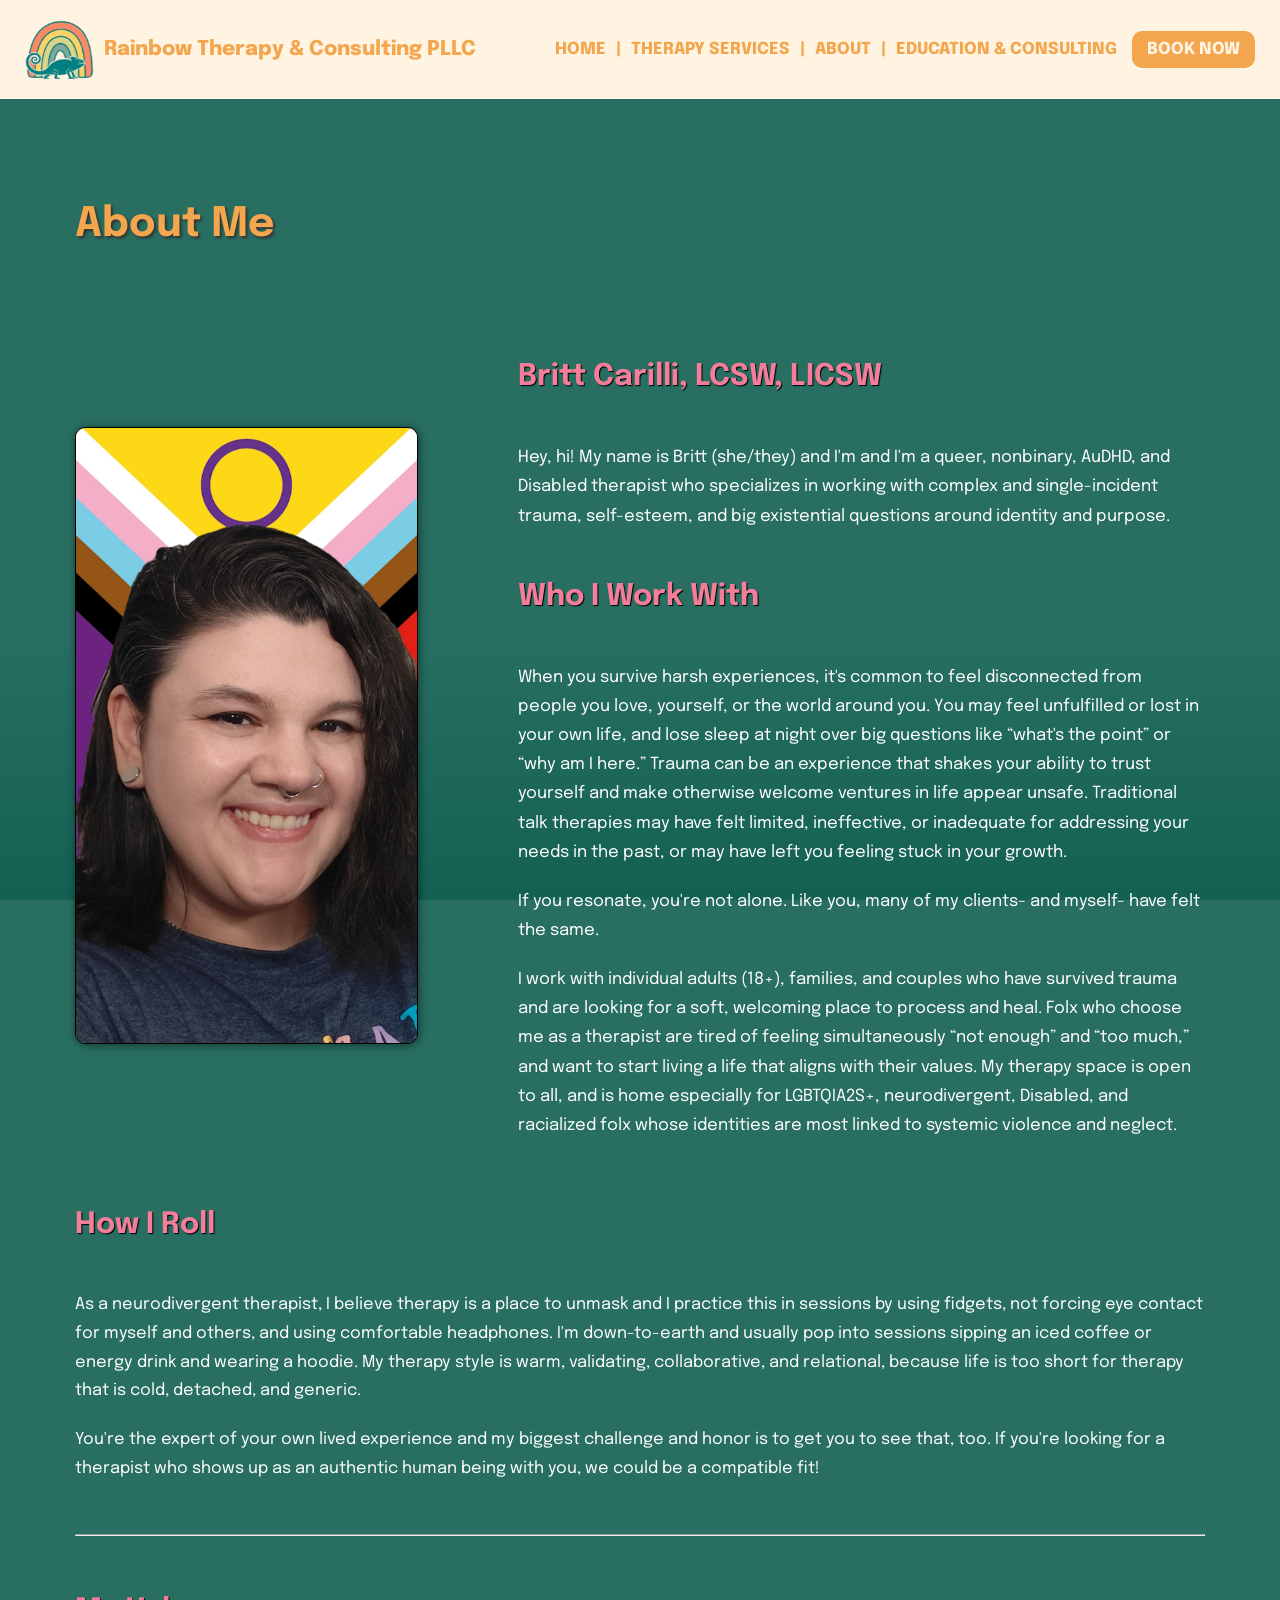
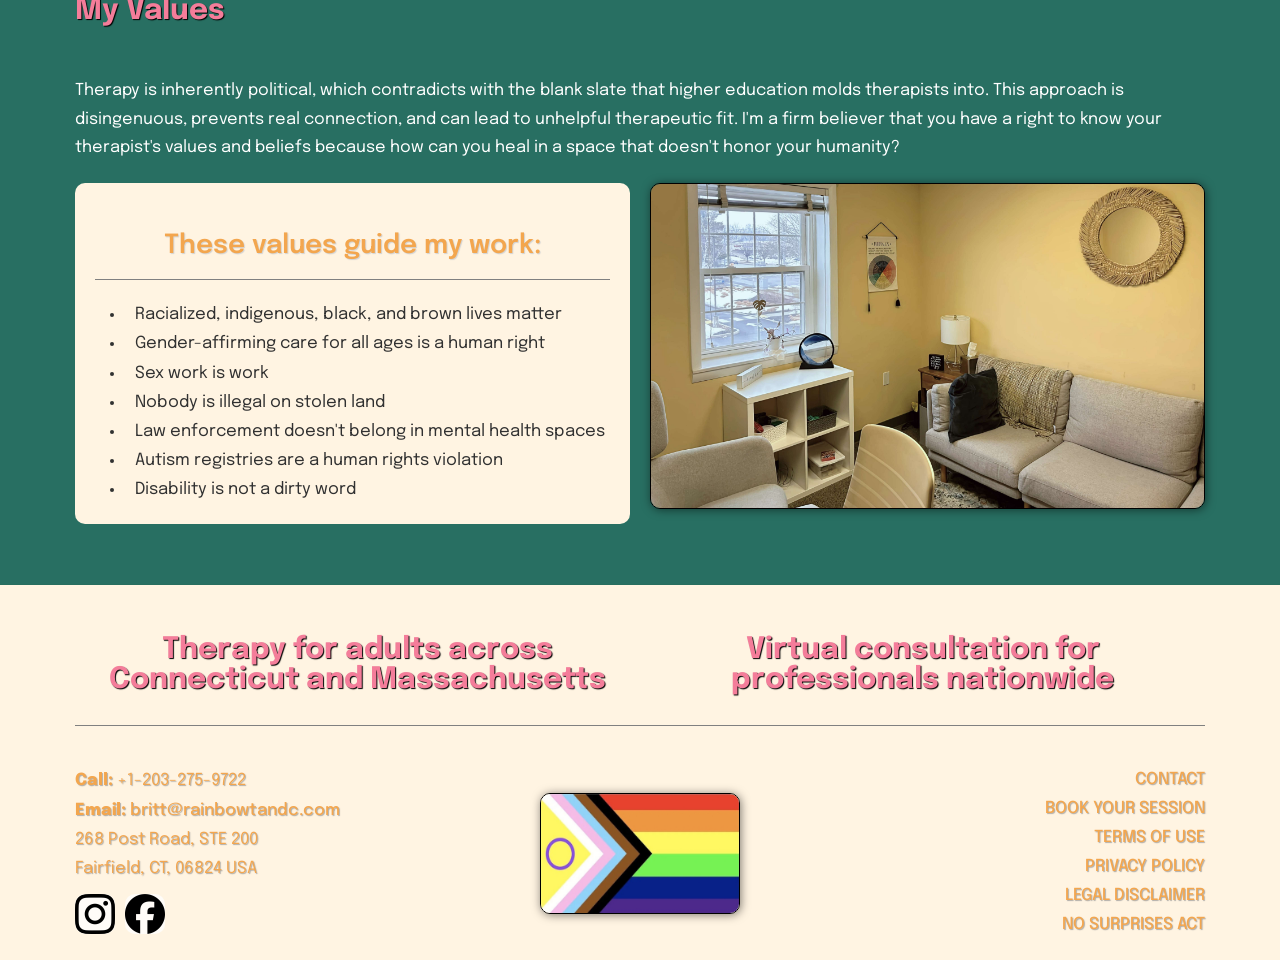
==== views/about.html @ e6085f1b "adjust footer styles" ====
<!doctype html>
<html lang="en">
	<head>
		<meta charset="UTF-8" />
		<meta name="viewport" content="width=device-width, initial-scale=1.0" />
		<link rel="stylesheet" href="../style.css" />
		<title>Rainbow Therapy - About</title>
	</head>
	<body>
		<!-- Header -->
		<header>
			<div id="nav-logo-container">
				<img
					src="../assets/raw/New Logo Transparent BG - Img Only.png"
					alt="image of the company logo" />
				<h3>Rainbow Therapy & Consulting PLLC</h3>
			</div>
			<nav>
				<ul>
					<li>
						<a class="nav-link" href="../index.html">HOME</a>
					</li>
					<span>|</span>
					<li>
						<a class="nav-link" href="../views/services.html">
							THERAPY SERVICES
						</a>
					</li>
					<span>|</span>
					<li>
						<a class="nav-link" href="../views/about.html">ABOUT</a>
					</li>
					<span>|</span>
					<li>
						<a class="nav-link" href="../views/consulting.html">
							EDUCATION & CONSULTING
						</a>
					</li>
					<li>
						<a
							class="nav-link"
							id="book-now-btn"
							target="_blank"
							href="https://rainbowtc.sessionshealth.com">
							BOOK NOW
						</a>
					</li>
				</ul>
			</nav>
		</header>
		<!-- Body -->
		<div class="background-image" id="bgi-about"></div>
		<main>
			<h1>About Me</h1>
			<article>
				<div class="summary-container-rev">
					<img
						src="../assets/raw/Headshot Pride Flag.jpg"
						alt="image of brittany with pride flag" />
					<div>
						<section>
							<h2>Britt Carilli, LCSW, LICSW</h2>
							<p>
								Hey, hi! My name is Britt (she/they) and I'm and I'm a
								queer, nonbinary, AuDHD, and Disabled therapist who
								specializes in working with complex and single-incident
								trauma, self-esteem, and big existential questions around
								identity and purpose.
							</p>
						</section>
						<section>
							<h2>Who I Work With</h2>
							<p>
								When you survive harsh experiences, it's common to feel
								disconnected from people you love, yourself, or the world
								around you. You may feel unfulfilled or lost in your own
								life, and lose sleep at night over big questions like
								“what's the point” or “why am I here.” Trauma can be an
								experience that shakes your ability to trust yourself and
								make otherwise welcome ventures in life appear unsafe.
								Traditional talk therapies may have felt limited,
								ineffective, or inadequate for addressing your needs in
								the past, or may have left you feeling stuck in your
								growth.
							</p>
							<p>
								If you resonate, you're not alone. Like you, many of my
								clients- and myself- have felt the same.
							</p>
							<p>
								I work with individual adults (18+), families, and couples
								who have survived trauma and are looking for a soft,
								welcoming place to process and heal. Folx who choose me as
								a therapist are tired of feeling simultaneously “not
								enough” and “too much,” and want to start living a life
								that aligns with their values. My therapy space is open to
								all, and is home especially for LGBTQIA2S+,
								neurodivergent, Disabled, and racialized folx whose
								identities are most linked to systemic violence and
								neglect.
							</p>
						</section>
					</div>
				</div>
			</article>
			<section>
				<h2>How I Roll</h2>
				<p>
					As a neurodivergent therapist, I believe therapy is a place to unmask
					and I practice this in sessions by using fidgets, not forcing eye
					contact for myself and others, and using comfortable headphones. I'm
					down-to-earth and usually pop into sessions sipping an iced coffee or
					energy drink and wearing a hoodie. My therapy style is warm,
					validating, collaborative, and relational, because life is too short
					for therapy that is cold, detached, and generic.
				</p>
				<p>
					You're the expert of your own lived experience and my biggest
					challenge and honor is to get you to see that, too. If you're looking
					for a therapist who shows up as an authentic human being with you, we
					could be a compatible fit!
				</p>
			</section>
			<hr />

			<section>
				<h2>My Values</h2>
				<p>
					Therapy is inherently political, which contradicts with the blank
					slate that higher education molds therapists into. This approach is
					disingenuous, prevents real connection, and can lead to unhelpful
					therapeutic fit. I'm a firm believer that you have a right to know
					your therapist's values and beliefs because how can you heal in a
					space that doesn't honor your humanity?
				</p>
				<div class="info-container">
					<div class="info-sub-container">
						<h3>These values guide my work:</h3>
						<ul>
							<li>Racialized, indigenous, black, and brown lives matter</li>
							<li>Gender-affirming care for all ages is a human right</li>
							<li>Sex work is work</li>
							<li>Nobody is illegal on stolen land</li>
							<li>
								Law enforcement doesn't belong in mental health spaces
							</li>
							<li>Autism registries are a human rights violation</li>
							<li>Disability is not a dirty word</li>
						</ul>
					</div>
					<img
						src="../assets/raw/old-office.jpg"
						alt="image of brittany's current office layout" />
				</div>
			</section>
		</main>
		<!-- Footer -->
		<footer>
			<div id="footer-container">
				<div id="footer-header-container">
					<h2>Therapy for adults across Connecticut and Massachusetts</h2>
					<h2>Virtual consultation for professionals nationwide</h2>
				</div>
				<div id="footer-contact-container">
					<div id="footer-contact-left">
						<p>
							<span class="footer-bold-label">Call: </span>
							+1-203-275-9722
						</p>
						<p>
							<span class="footer-bold-label">Email: </span>
							<a href="mailto:britt@rainbowtandc.com">
								britt@rainbowtandc.com
							</a>
						</p>
						<address>
							268 Post Road, STE 200
							<br />
							Fairfield, CT, 06824 USA
							<br />
						</address>
						<div id="footer-media-container">
							<a
								target="_blank"
								href="https://www.instagram.com/the_rainbow_therapist">
								<img
									src="../assets/raw/icons/instagram-icon.png"
									alt="image of instagram logo" />
							</a>
							<a
								target="_blank"
								href="https://www.facebook.com/people/Rainbow-Therapy-Consulting-PLLC/61584399960852">
								<img
									src="../assets/raw/icons/facebook-logo.png"
									alt="image of facebook logo" />
							</a>
						</div>
					</div>
					<div id="footer-contact-middle">
						<img
							src="../assets/raw/Pride Flag.jpg"
							alt="image of the pride flag" />
					</div>
					<div id="footer-contact-right">
						<a href="mailto:britt@rainbowtandc.com">CONTACT</a>
						<a target="_blank" href="https://rainbowtc.sessionshealth.com">
							BOOK YOUR SESSION
						</a>
						<a href="#">TERMS OF USE</a>
						<a href="#">PRIVACY POLICY</a>
						<a href="#">LEGAL DISCLAIMER</a>
						<a href="#">NO SURPRISES ACT</a>
					</div>
				</div>
			</div>
		</footer>
		<script src="../script.js"></script>
	</body>
</html>
---- style.css ----
@import url("https://fonts.googleapis.com/css2?family=Epilogue:ital,wght@0,100..900;1,100..900&family=Zalando+Sans+Expanded:ital,wght@0,200..900;1,200..900&display=swap");

:root {
	interpolate-size: allow-keywords;
}

* {
	/* Global Colors */
	--text-color-light: rgba(255, 255, 255, 1);
	--text-color-dark: rgb(49, 49, 49);
	--bg-color: rgba(17, 96, 81, 0.9);
	--primary-color: rgba(244, 125, 154, 1);
	--secondary-color: rgba(243, 166, 78, 1);
	--tertiary-color: rgba(255, 244, 226, 1);

	/* General */
	font-family: "Epilogue", sans-serif;
	font-optical-sizing: auto;
	font-style: normal;
	font-size: 1.005em;
	line-height: 1.75;
	color: var(--text-color-light);
	box-sizing: border-box;
	margin: 0;
	padding: 0;
}

html,
body {
	min-height: 100vh;
	height: auto;
	position: relative;
}

body {
	overflow-x: hidden;
	display: flex;
	flex-direction: column;
	justify-content: center;
	align-items: center;
	z-index: -1;
}

main {
	background-color: var(--bg-color);
	box-shadow: 0px 0px 15px black;
	max-width: 1500px;
	padding: 40px 75px;
	z-index: -1;
}

/* Background images */

.background-image {
	position: absolute;
	top: 0;
	left: 0;
	right: 0;
	bottom: 0;
	background-position: center;
	background-size: cover;
	background-repeat: no-repeat;
	background-attachment: fixed;
	z-index: -999;
}

#bgi-home {
	background-image:
		linear-gradient(to bottom, rgba(255, 255, 255, 0.1) 70%, var(--bg-color)),
		url("./assets/raw/bg/bamboo.jpg");
}

#bgi-services {
	background-image:
		linear-gradient(to bottom, rgba(255, 255, 255, 0.1) 70%, var(--bg-color)),
		url("./assets/raw/bg/forest-floor.jpg");
}

#bgi-about {
	background-image:
		linear-gradient(to bottom, rgba(255, 255, 255, 0.1) 70%, var(--bg-color)),
		url("./assets/raw/bg/lake-pier.jpg");
}

#bgi-consulting {
	background-image:
		linear-gradient(to bottom, rgba(255, 255, 255, 0.1) 70%, var(--bg-color)),
		url("./assets/raw/bg/rocky-beach.jpg");
}

/* Navigation */

header {
	height: 100px;
	width: 100%;
	padding: 0 25px;
	display: flex;
	justify-content: space-between;
	align-items: center;
	border-bottom: 1px solid var(--bg-color);
	background-color: var(--tertiary-color);
	position: sticky;
	top: 0;
}

header * {
	line-height: 0;
}

header ul {
	list-style: none;
	display: flex;
}

nav li {
	cursor: pointer;
	margin: 0;
	padding: 0;
	transition-property: transform;
	transition-duration: 0.1s;
	transition-timing-function: ease-in-out;
	background-color: rgba(255, 255, 255, 0);
}

nav li:hover {
	transform: scale(1.05);
}

nav li:active {
	transform: scale(0.97);
}

#nav-logo-container {
	display: flex;
	justify-content: center;
	align-items: center;
}

#nav-logo-container img {
	height: 60px;
	width: auto;
	border: none;
	box-shadow: none;
}

#nav-logo-container h3 {
	padding-left: 10px;
}

.nav-link {
	padding: 5px 10px;
}

header *,
.nav-link:link,
.nav-link:visited {
	color: var(--secondary-color);
	font-weight: 800;
}

#book-now-btn {
	color: var(--tertiary-color);
	background-color: var(--secondary-color);
	padding: 10px 15px;
	margin-left: 5px;
	border-radius: 10px;
	border: 1px 1px solid black;
}

/* Headers */

h1 {
	font-size: 2.5em;
	margin: 50px 0;
	text-shadow: 2px 2px 3px var(--text-color-dark);
}

h2 {
	font-size: 1.8em;
	margin: 40px 0;
	color: var(--primary-color);
	text-shadow: 1px 1px 1px black;
}

h3 {
	font-size: 1.25em;
}

h1,
h3 {
	color: var(--secondary-color);
}

/* General */

hr {
	margin: 50px 0;
}

p {
	font-weight: 400;
	margin: 20px 0;
}

img {
	width: 100%;
	height: auto;
	border-radius: 10px;
	border: 1px solid black;
	box-shadow: 1px 1px 10px rgba(0, 0, 0, 0.5);
}

li {
	margin-left: 30px;
	padding-left: 10px;
}

/* Inputs */

a,
a:link,
a:visited {
	text-decoration: none;
	font-weight: 500;
	color: var(--text-color-dark);
}

.btn-link,
.btn-link:link,
.btn-link:visited {
	padding: 10px 15px;
	display: inline-block;
	background-color: var(--primary-color);
	border: 0.5px solid black;
	border-radius: 10px;
	font-style: italic;
	transition-property: transform;
	transition-duration: 0.1s;
	transition-timing-function: ease-in-out;
	cursor: pointer;
	font-family: "Zalando Sans Expanded", sans-serif;
	font-weight: 800;
	color: var(--text-color-light);
}

.btn-link:hover {
	transform: scale(1.05);
}

.btn-link:active {
	transform: scale(0.97);
}

/* Summary Container */

.summary-container,
.summary-container-rev {
	display: grid;
	align-items: center;
	gap: 100px;
}

.summary-container {
	grid-template-columns: 2fr 1fr;
}

.summary-container-rev {
	grid-template-columns: 1fr 2fr;
}

/* Info Container */

.info-header {
	text-align: center;
	font-size: 1.4em;
	font-style: italic;
	margin: 30px 0;
}

.info-container {
	margin-bottom: 20px;
	display: grid;
	gap: 20px;
	grid-template-columns: repeat(auto-fit, minmax(0, 1fr));
}

.info-sub-container {
	height: 100%;
	border-radius: 10px;
	background-color: var(--tertiary-color);
	padding: 20px;
}

.info-sub-container * {
	color: var(--text-color-dark);
}

.info-sub-container h3 {
	font-size: 1.6em;
	font-weight: 600;
	text-align: center;
	color: var(--secondary-color);
	text-shadow: 1px 1px 1px lightgray;
	border-bottom: 1px solid gray;
	padding-bottom: 10px;
	margin: 20px 0;
}

.info-sub-container p {
	text-align: center;
}

.info-sub-container p:nth-of-type(1) {
	font-size: 1.1em;
	font-weight: 600;
}

.info-sub-container > p:first-child {
	color: var(--secondary-color);
	text-shadow: 1px 1px 1px lightgray;
}

.info-sub-container:has(> p:first-child) {
	display: grid;
	align-items: center;
}

/* Dropdowns */

.dropdown-container,
.dropdown-container-rev {
	display: grid;
	gap: 50px;
}

.dropdown-container {
	grid-template-columns: 3fr 1fr;
}

.dropdown-container-rev {
	grid-template-columns: 1fr 3fr;
}
.dropdown-container details:first-of-type,
.dropdown-container-rev details:first-of-type {
	border-top-left-radius: 10px;
	border-top-right-radius: 10px;
}

.dropdown-container details:last-of-type,
.dropdown-container-rev details:last-of-type {
	border-bottom-left-radius: 10px;
	border-bottom-right-radius: 10px;
}

details {
	background-color: var(--tertiary-color);
	border-bottom: 1px solid black;
	padding: 20px 15px 15px 15px;
}

details *:not(summary) {
	color: var(--text-color-dark);
}

details ul {
	list-style: none;
}

details li {
	padding: 5px 0;
}

details li:first-child {
	padding-top: 20px;
}

[open]::details-content {
	height: auto;
}

::details-content {
	transition:
		height 0.5s ease,
		content-visibility 0.5s ease allow-discrete;
	height: 0;
	overflow: clip;
}

details summary {
	cursor: pointer;
	list-style-type: none;
	font-size: 1.4em;
	height: 25px;
	color: var(--secondary-color);
	text-shadow: 1px 1px 1px lightgray;
	font-weight: 600;
	display: flex;
	align-items: center;
}

details[open] summary::before {
	content: "-";
	width: 30px;
	font-size: 1.4em;
	font-weight: 800;
}

details:not([open]) summary::before {
	content: "+";
	width: 30px;
	font-size: 1.4em;
	font-weight: 800;
}

/* Footer */

footer {
	display: flex;
	justify-content: center;
	align-items: center;
	background-color: var(--tertiary-color);
	border-top: 1px solid var(--bg-color);
	width: 100%;
	padding: 20px 0;
}

#footer-container {
	padding: 0 75px;
	width: 1500px;
}

#footer-header-container {
	display: grid;
	grid-template-columns: 1fr 1fr;
	border-bottom: 1px solid gray;
	margin-bottom: 40px;
}

#footer-header-container h2 {
	margin: 30px 0;
	color: var(--primary-color);
	text-align: center;
	line-height: 30px;
}

.footer-bold-label {
	color: var(--bg-color);
	font-weight: 800;
}

footer *:not(a) {
	color: var(--text-color-dark);
}

footer a {
	color: var(--secondary-color);
}

footer a:hover {
	transform: scale(1.03);
}

footer a:active {
	transform: scale(0.98);
}

#footer-contact-container {
	display: grid;
	grid-template-columns: 1fr auto 1fr;
}

#footer-contact-container * {
	margin: 0;
	color: var(--secondary-color);
	text-shadow: 1px 1px 1px rgba(150, 150, 150, 0.75);
}

#footer-contact-left,
#footer-contact-middle,
#footer-contact-right {
	display: flex;
	flex-direction: column;
}

#footer-contact-middle {
	align-self: center;
	height: auto;
	width: 200px;
}

#footer-contact-right {
	align-items: flex-end;
}

#footer-media-container {
	display: flex;
	align-items: center;
	margin-top: 10px;
}

#footer-media-container img {
	border: none;
	box-shadow: none;
	height: auto;
	width: 40px;
	margin-right: 10px;
	vertical-align: middle;
	background-color: rgba(255, 255, 255, 0.75);
}

#footer-media-container img:hover {
	transform: scale(1.05);
}

#footer-media-container img:active {
	transform: scale(0.98);
}

/* Home Styles */

#home-header {
	font-size: 3em;
}
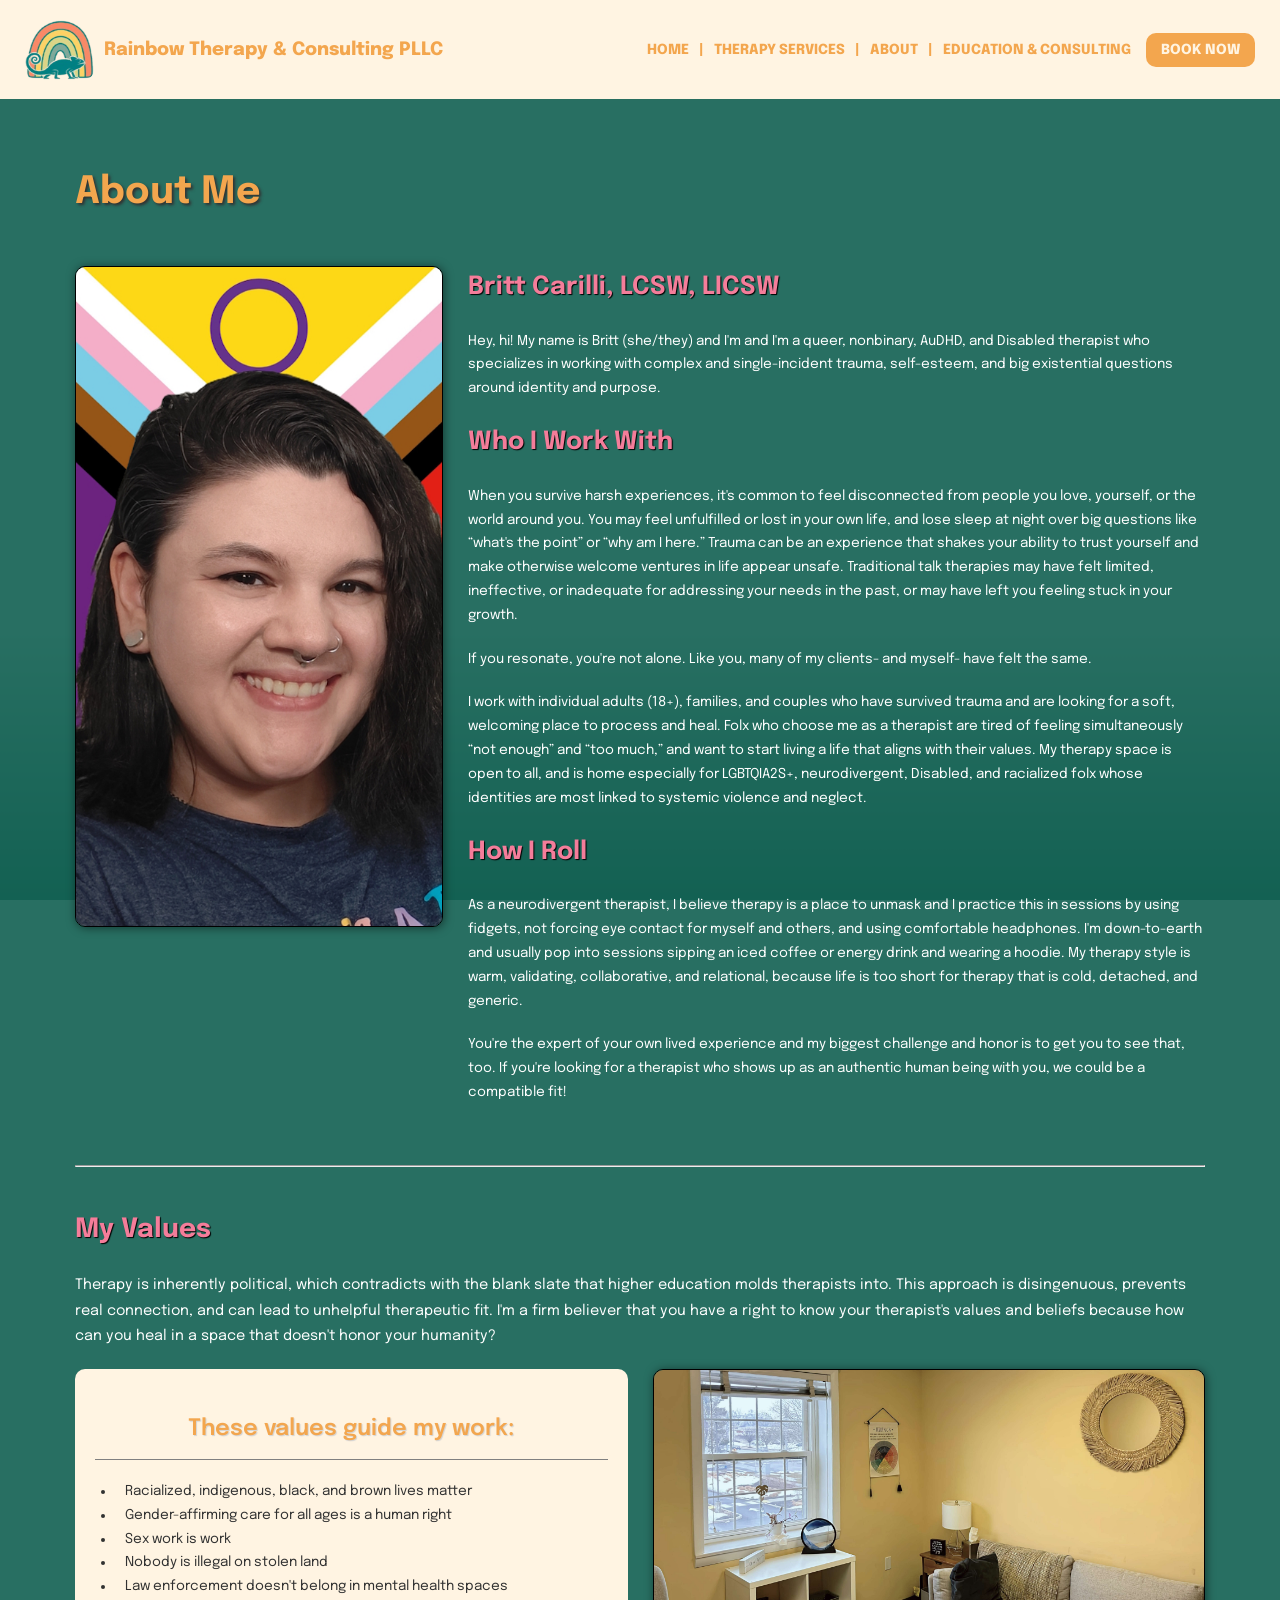
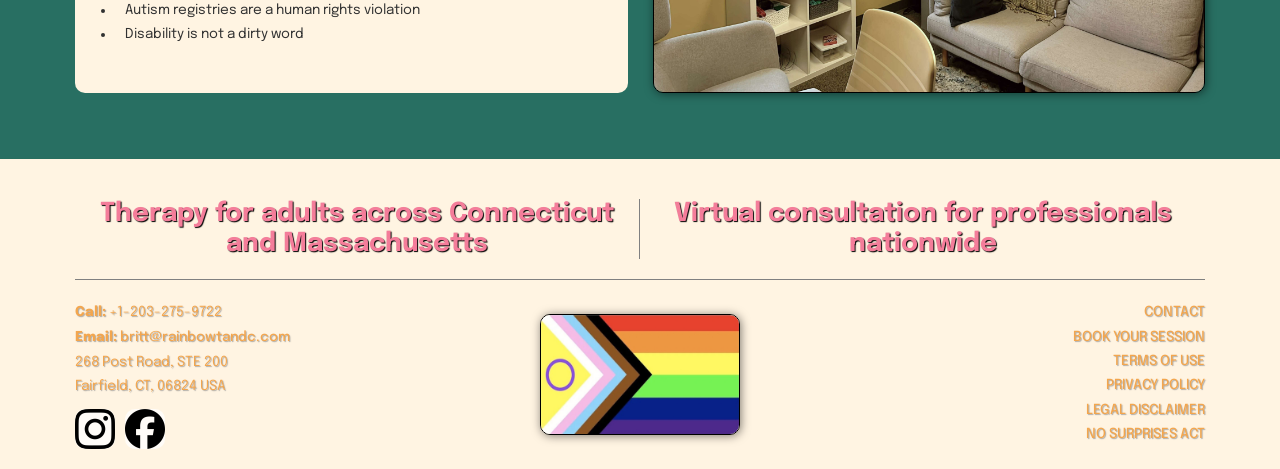
==== commit ed1bf58b: "adjust various styles for easier transition between tablet and desktop" ====
--- a/views/about.html
+++ b/views/about.html
@@ -100,29 +100,30 @@
 								neglect.
 							</p>
 						</section>
+						<section>
+							<h2>How I Roll</h2>
+							<p>
+								As a neurodivergent therapist, I believe therapy is a
+								place to unmask and I practice this in sessions by using
+								fidgets, not forcing eye contact for myself and others,
+								and using comfortable headphones. I'm down-to-earth and
+								usually pop into sessions sipping an iced coffee or energy
+								drink and wearing a hoodie. My therapy style is warm,
+								validating, collaborative, and relational, because life is
+								too short for therapy that is cold, detached, and generic.
+							</p>
+							<p>
+								You're the expert of your own lived experience and my
+								biggest challenge and honor is to get you to see that,
+								too. If you're looking for a therapist who shows up as an
+								authentic human being with you, we could be a compatible
+								fit!
+							</p>
+						</section>
 					</div>
 				</div>
 			</article>
-			<section>
-				<h2>How I Roll</h2>
-				<p>
-					As a neurodivergent therapist, I believe therapy is a place to unmask
-					and I practice this in sessions by using fidgets, not forcing eye
-					contact for myself and others, and using comfortable headphones. I'm
-					down-to-earth and usually pop into sessions sipping an iced coffee or
-					energy drink and wearing a hoodie. My therapy style is warm,
-					validating, collaborative, and relational, because life is too short
-					for therapy that is cold, detached, and generic.
-				</p>
-				<p>
-					You're the expert of your own lived experience and my biggest
-					challenge and honor is to get you to see that, too. If you're looking
-					for a therapist who shows up as an authentic human being with you, we
-					could be a compatible fit!
-				</p>
-			</section>
 			<hr />
-
 			<section>
 				<h2>My Values</h2>
 				<p>
--- a/style.css
+++ b/style.css
@@ -17,7 +17,7 @@
 	font-family: "Epilogue", sans-serif;
 	font-optical-sizing: auto;
 	font-style: normal;
-	font-size: 1.005em;
+	font-size: 0.98em;
 	line-height: 1.75;
 	color: var(--text-color-light);
 	box-sizing: border-box;
@@ -171,13 +171,13 @@
 
 h1 {
 	font-size: 2.5em;
-	margin: 50px 0;
+	margin: 20px 0;
 	text-shadow: 2px 2px 3px var(--text-color-dark);
 }
 
 h2 {
 	font-size: 1.8em;
-	margin: 40px 0;
+	margin: 20px 0;
 	color: var(--primary-color);
 	text-shadow: 1px 1px 1px black;
 }
@@ -194,7 +194,7 @@
 /* General */
 
 hr {
-	margin: 50px 0;
+	margin: 40px 0;
 }
 
 p {
@@ -211,8 +211,16 @@
 }
 
 li {
-	margin-left: 30px;
+	margin-left: 20px;
 	padding-left: 10px;
+}
+
+.link-inline,
+.link-inline:link,
+.link-inline:visited {
+	text-decoration: underline;
+	color: var(--primary-color);
+	font-weight: 600;
 }
 
 /* Inputs */
@@ -256,8 +264,7 @@
 .summary-container,
 .summary-container-rev {
 	display: grid;
-	align-items: center;
-	gap: 100px;
+	gap: 25px;
 }
 
 .summary-container {
@@ -266,6 +273,21 @@
 
 .summary-container-rev {
 	grid-template-columns: 1fr 2fr;
+}
+
+.summary-container img,
+.summary-container-rev img {
+	margin: 20px 0;
+}
+
+.summary-sub-container {
+	display: flex;
+	flex-direction: column;
+	justify-content: space-between;
+}
+
+.summary-sub-container .btn-link {
+	width: fit-content;
 }
 
 /* Info Container */
@@ -274,13 +296,13 @@
 	text-align: center;
 	font-size: 1.4em;
 	font-style: italic;
-	margin: 30px 0;
+	margin: 20px 0;
 }
 
 .info-container {
-	margin-bottom: 20px;
 	display: grid;
-	gap: 20px;
+	gap: 25px;
+	margin-bottom: 25px;
 	grid-template-columns: repeat(auto-fit, minmax(0, 1fr));
 }
 
@@ -330,7 +352,7 @@
 .dropdown-container,
 .dropdown-container-rev {
 	display: grid;
-	gap: 50px;
+	gap: 25px;
 }
 
 .dropdown-container {
@@ -355,7 +377,7 @@
 details {
 	background-color: var(--tertiary-color);
 	border-bottom: 1px solid black;
-	padding: 20px 15px 15px 15px;
+	padding: 10px;
 }
 
 details *:not(summary) {
@@ -389,13 +411,11 @@
 details summary {
 	cursor: pointer;
 	list-style-type: none;
-	font-size: 1.4em;
-	height: 25px;
+	font-size: 1.25em;
 	color: var(--secondary-color);
 	text-shadow: 1px 1px 1px lightgray;
 	font-weight: 600;
-	display: flex;
-	align-items: center;
+	min-height: 20px;
 }
 
 details[open] summary::before {
@@ -403,6 +423,7 @@
 	width: 30px;
 	font-size: 1.4em;
 	font-weight: 800;
+	margin-right: 5px;
 }
 
 details:not([open]) summary::before {
@@ -410,6 +431,7 @@
 	width: 30px;
 	font-size: 1.4em;
 	font-weight: 800;
+	margin-right: 5px;
 }
 
 /* Footer */
@@ -421,11 +443,10 @@
 	background-color: var(--tertiary-color);
 	border-top: 1px solid var(--bg-color);
 	width: 100%;
-	padding: 20px 0;
 }
 
 #footer-container {
-	padding: 0 75px;
+	padding: 20px 75px;
 	width: 1500px;
 }
 
@@ -433,14 +454,19 @@
 	display: grid;
 	grid-template-columns: 1fr 1fr;
 	border-bottom: 1px solid gray;
-	margin-bottom: 40px;
+	margin-bottom: 20px;
 }
 
 #footer-header-container h2 {
-	margin: 30px 0;
+	margin: 20px 0;
 	color: var(--primary-color);
 	text-align: center;
 	line-height: 30px;
+	padding: 0 20px;
+}
+
+#footer-header-container h2:first-child {
+	border-right: 1px solid gray;
 }
 
 .footer-bold-label {
@@ -466,7 +492,7 @@
 
 #footer-contact-container {
 	display: grid;
-	grid-template-columns: 1fr auto 1fr;
+	grid-template-columns: 1fr 2fr 1fr;
 }
 
 #footer-contact-container * {
@@ -484,8 +510,13 @@
 
 #footer-contact-middle {
 	align-self: center;
+}
+
+#footer-contact-middle img {
 	height: auto;
-	width: 200px;
+	max-width: 200px;
+	align-self: center;
+	justify-self: center;
 }
 
 #footer-contact-right {
@@ -521,3 +552,128 @@
 #home-header {
 	font-size: 3em;
 }
+
+/* Mobile Media */
+
+/* Tablet */
+
+@media (width <= 1250px) {
+	/* General */
+
+	* {
+		hyphens: manual;
+		word-wrap: break-word;
+	}
+
+	main {
+		padding: 20px 35px;
+	}
+
+	h1 {
+		margin: 20px 0;
+	}
+
+	li {
+		margin-left: 20px;
+		padding-left: 5px;
+	}
+
+	p {
+		margin: 10px 0;
+	}
+
+	hr {
+		margin: 20px 0;
+	}
+
+	/* Header */
+
+	* {
+		font-size: 0.98em;
+	}
+
+	header {
+		flex-direction: column;
+		justify-content: center;
+		height: 125px;
+	}
+
+	nav {
+		margin: 20px 0;
+	}
+
+	#nav-logo-container h3 {
+		font-size: 1.8em;
+	}
+
+	/* Info Container */
+
+	.info-container {
+		margin-bottom: 15px;
+		gap: 15px;
+	}
+
+	.info-sub-container {
+		padding: 10px;
+	}
+
+	.info-sub-container h3 {
+		margin: 10px 0;
+		padding-bottom: 5px;
+	}
+
+	.info-sub-container p:nth-of-type(1) {
+		font-size: 0.98em;
+		font-weight: 600;
+	}
+
+	/* Summary Container */
+
+	.summary-container,
+	.summary-container-rev {
+		align-items: flex-start;
+		gap: 15px;
+	}
+
+	/* Dropdowns */
+	.dropdown-container,
+	.dropdown-container-rev {
+		gap: 15px;
+	}
+
+	.dropdown-container {
+		grid-template-columns: 2fr 1fr;
+	}
+
+	.dropdown-container-rev {
+		grid-template-columns: 1fr 2fr;
+	}
+
+	details {
+		padding: 10px;
+	}
+
+	/* Footer */
+	#footer-container {
+		padding: 10px 35px;
+	}
+
+	#footer-header-container h2 {
+		font-size: 1.5em;
+	}
+
+	/* Home Styles */
+
+	#home-header {
+		font-size: 2.5em;
+	}
+}
+
+/* Phones */
+
+@media (width <= 750px) {
+	/* Header */
+
+	header {
+	}
+}
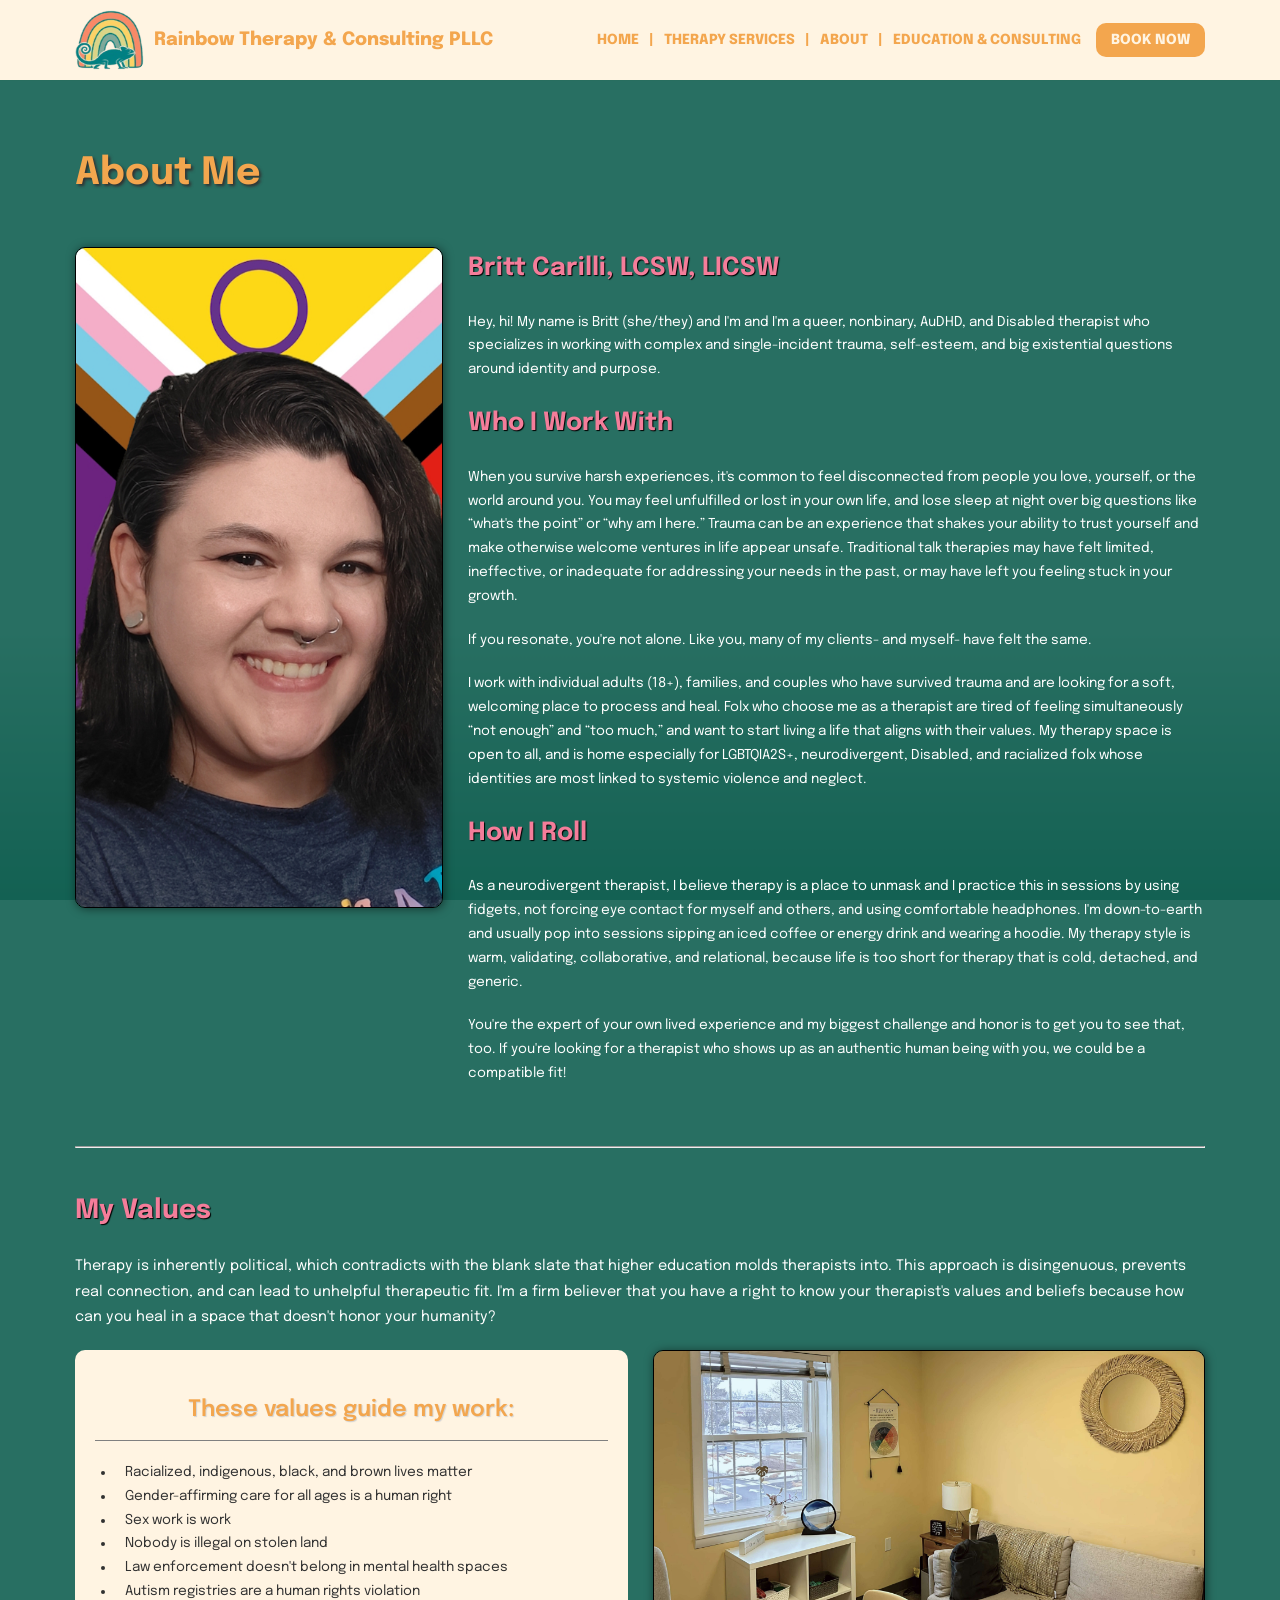
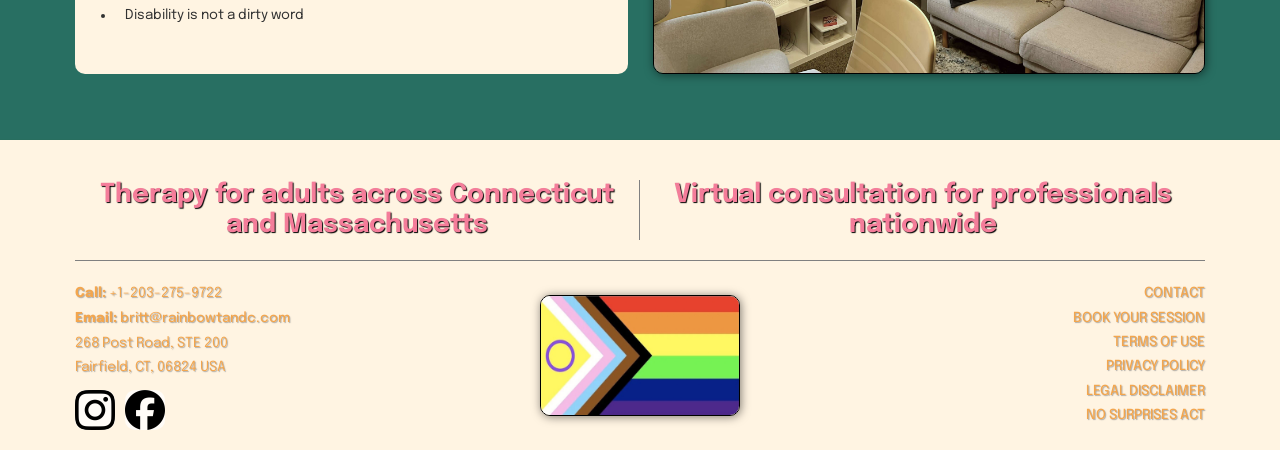
==== commit 943f301e: "add mobile resolution support and small phone resolution support" ====
--- a/views/about.html
+++ b/views/about.html
@@ -12,7 +12,7 @@
 			<div id="nav-logo-container">
 				<img
 					src="../assets/raw/New Logo Transparent BG - Img Only.png"
-					alt="image of the company logo" />
+					alt="image of company logo" />
 				<h3>Rainbow Therapy & Consulting PLLC</h3>
 			</div>
 			<nav>
--- a/style.css
+++ b/style.css
@@ -28,7 +28,6 @@
 html,
 body {
 	min-height: 100vh;
-	height: auto;
 	position: relative;
 }
 
@@ -36,7 +35,7 @@
 	overflow-x: hidden;
 	display: flex;
 	flex-direction: column;
-	justify-content: center;
+	justify-content: space-between;
 	align-items: center;
 	z-index: -1;
 }
@@ -59,6 +58,7 @@
 	bottom: 0;
 	background-position: center;
 	background-size: cover;
+	background-clip: content-box;
 	background-repeat: no-repeat;
 	background-attachment: fixed;
 	z-index: -999;
@@ -91,9 +91,9 @@
 /* Navigation */
 
 header {
-	height: 100px;
 	width: 100%;
-	padding: 0 25px;
+	height: auto;
+	padding: 10px 75px;
 	display: flex;
 	justify-content: space-between;
 	align-items: center;
@@ -103,13 +103,15 @@
 	top: 0;
 }
 
-header * {
-	line-height: 0;
-}
-
 header ul {
 	list-style: none;
 	display: flex;
+}
+
+nav {
+	display: flex;
+	justify-content: space-between;
+	align-items: center;
 }
 
 nav li {
@@ -447,7 +449,7 @@
 
 #footer-container {
 	padding: 20px 75px;
-	width: 1500px;
+	max-width: 1500px;
 }
 
 #footer-header-container {
@@ -492,6 +494,7 @@
 
 #footer-contact-container {
 	display: grid;
+	gap: 25px;
 	grid-template-columns: 1fr 2fr 1fr;
 }
 
@@ -547,23 +550,12 @@
 	transform: scale(0.98);
 }
 
-/* Home Styles */
-
-#home-header {
-	font-size: 3em;
-}
-
 /* Mobile Media */
 
 /* Tablet */
 
 @media (width <= 1250px) {
 	/* General */
-
-	* {
-		hyphens: manual;
-		word-wrap: break-word;
-	}
 
 	main {
 		padding: 20px 35px;
@@ -588,18 +580,14 @@
 
 	/* Header */
 
-	* {
-		font-size: 0.98em;
-	}
-
 	header {
 		flex-direction: column;
 		justify-content: center;
-		height: 125px;
 	}
 
 	nav {
-		margin: 20px 0;
+		display: flex;
+		justify-content: center;
 	}
 
 	#nav-logo-container h3 {
@@ -636,6 +624,7 @@
 	}
 
 	/* Dropdowns */
+
 	.dropdown-container,
 	.dropdown-container-rev {
 		gap: 15px;
@@ -654,6 +643,7 @@
 	}
 
 	/* Footer */
+
 	#footer-container {
 		padding: 10px 35px;
 	}
@@ -661,19 +651,212 @@
 	#footer-header-container h2 {
 		font-size: 1.5em;
 	}
-
-	/* Home Styles */
-
-	#home-header {
-		font-size: 2.5em;
-	}
 }
 
 /* Phones */
 
 @media (width <= 750px) {
+	/* General */
+
+	* {
+		line-height: 1.5;
+	}
+
+	main {
+		padding: 20px 15px;
+	}
+
+	hr {
+		margin: 40px 0;
+	}
+
+	h1 {
+		text-align: center;
+	}
+
+	h2 {
+		text-shadow: 1px 1px 1px gray;
+	}
+
 	/* Header */
 
 	header {
-	}
-}
+		display: grid;
+		grid-template-columns: 2fr 1fr;
+		padding: 20px 15px;
+		flex-direction: row;
+		justify-content: space-between;
+	}
+
+	header * {
+		line-height: 1.75;
+	}
+
+	header ul {
+		flex-direction: column;
+	}
+
+	#nav-logo-container img {
+		height: 40px;
+	}
+
+	#nav-logo-container > h3 {
+		font-size: 1.25em;
+	}
+
+	nav {
+		margin: 0;
+		display: flex;
+		flex-flow: row-reverse;
+		justify-content: space-between;
+		align-items: center;
+	}
+
+	nav ul > span {
+		display: none;
+	}
+
+	nav li {
+		text-align: right;
+	}
+
+	nav li:last-child {
+		margin-top: 10px;
+	}
+
+	.nav-link {
+		padding: 0 5px;
+	}
+
+	/* Summary Container */
+
+	.summary-container {
+		grid-template-columns: 1fr;
+	}
+
+	.summary-container-rev {
+		grid-template-columns: 1fr;
+	}
+
+	.summary-container img,
+	.summary-container-rev img {
+		margin: 0;
+	}
+
+	.summary-sub-container .btn-link {
+		align-self: center;
+		margin: 10px 0;
+		font-size: 1.25em;
+	}
+
+	/* Info Container */
+
+	.info-container {
+		grid-template-columns: 1fr;
+	}
+
+	/* Dropdowns */
+
+	.dropdown-container {
+		grid-template-columns: 1fr;
+	}
+
+	.dropdown-container-rev {
+		grid-template-columns: 1fr;
+	}
+
+	/* Footer */
+
+	#footer-container {
+		width: 100%;
+		padding: 20px 15px;
+	}
+
+	#footer-header-container {
+		grid-template-columns: 1fr;
+		padding-bottom: 15px;
+	}
+
+	#footer-header-container h2 {
+		font-size: 1.1em;
+		margin: 0;
+		padding: 0;
+	}
+
+	#footer-header-container h2:first-child {
+		border-right: none;
+	}
+
+	#footer-contact-container {
+		gap: 15px;
+		grid-template-columns: 2fr 1fr 2fr;
+	}
+
+	#footer-media-container img {
+		width: 30px;
+	}
+}
+
+/* Small Phones */
+
+@media (width <= 500px) {
+	/* General */
+
+	* {
+		font-size: 0.95em;
+	}
+
+	p,
+	li {
+		font-size: 1.25em;
+	}
+
+	/* Header */
+
+	header {
+		display: grid;
+		grid-template-columns: 1fr 2fr;
+		padding: 10px 15px;
+		font-size: 0.8em;
+	}
+
+	#nav-logo-container {
+		flex-direction: column;
+	}
+
+	#nav-logo-container h3 {
+		text-align: center;
+	}
+
+	/* Info Container */
+
+	.info-sub-container p:nth-of-type(1) {
+		font-size: 1.5em;
+	}
+
+	/* Dropdowns */
+
+	details summary {
+		font-size: 1.5em;
+		text-align: center;
+	}
+
+	/* Footer */
+
+	#footer-header-container h2 {
+		font-size: 1.4em;
+	}
+
+	#footer-contact-container {
+		grid-template-columns: 2fr 1fr;
+	}
+
+	#footer-contact-middle {
+		display: none;
+	}
+
+	#footer-contact-right a {
+		margin-bottom: 5px;
+		text-align: right;
+	}
+}
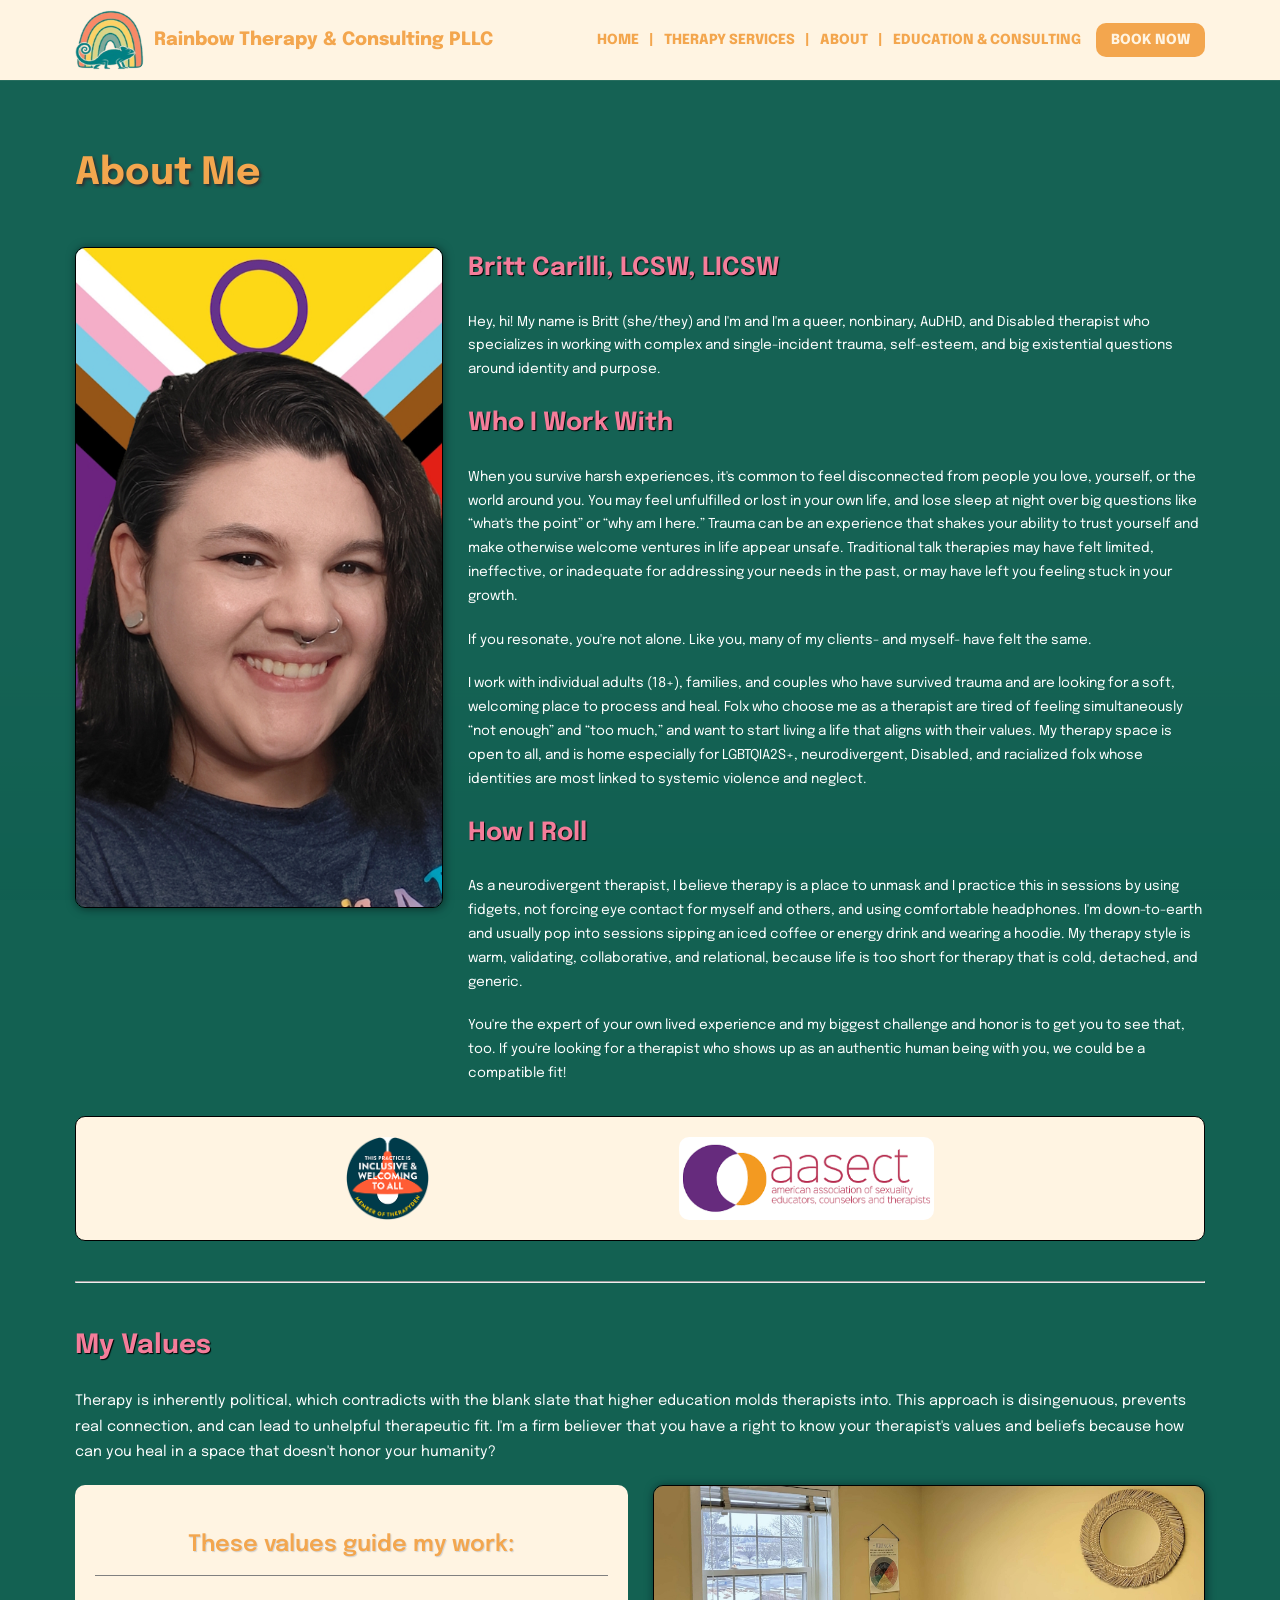
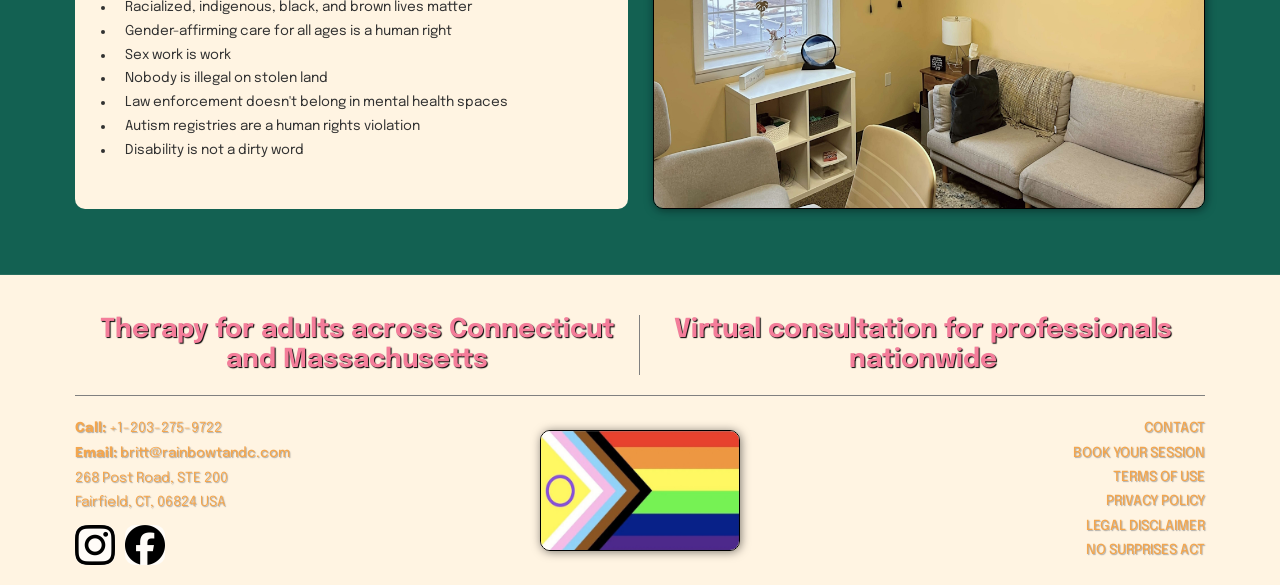
==== commit addd9c1b: "add banner to home and about page" ====
--- a/views/about.html
+++ b/views/about.html
@@ -121,6 +121,22 @@
 							</p>
 						</section>
 					</div>
+				</div>
+				<div id="banner-container">
+					<a
+						href="https://www.therapyden.com/therapist/britt-carilli-fairfield-ct"
+						target="_blank">
+						<img
+							src="../assets/raw/therapyden-badge.png"
+							alt="image of therapy den badge" />
+					</a>
+					<a
+						href="https://www.psychologytoday.com/profile/1280258"
+						target="_blank">
+						<img
+							src="../assets/raw/AASECT-logo.png"
+							alt="image of the AASECT logo" />
+					</a>
 				</div>
 			</article>
 			<hr />
--- a/style.css
+++ b/style.css
@@ -32,6 +32,7 @@
 }
 
 body {
+	background-color: var(--bg-color);
 	overflow-x: hidden;
 	display: flex;
 	flex-direction: column;
@@ -45,6 +46,11 @@
 	box-shadow: 0px 0px 15px black;
 	max-width: 1500px;
 	padding: 40px 75px;
+	animation-name: loadOpacity;
+	animation-timing-function: ease-in;
+	animation-duration: 0.25s;
+	animation-fill-mode: forwards;
+	animation-iteration-count: 1;
 	z-index: -1;
 }
 
@@ -62,6 +68,11 @@
 	background-repeat: no-repeat;
 	background-attachment: fixed;
 	z-index: -999;
+	animation-name: loadOpacity;
+	animation-timing-function: ease-in;
+	animation-duration: 1s;
+	animation-fill-mode: forwards;
+	animation-iteration-count: 1;
 }
 
 #bgi-home {
@@ -86,6 +97,18 @@
 	background-image:
 		linear-gradient(to bottom, rgba(255, 255, 255, 0.1) 70%, var(--bg-color)),
 		url("./assets/raw/bg/rocky-beach.jpg");
+}
+
+/* Animations */
+
+@keyframes loadOpacity {
+	from {
+		opacity: 0;
+	}
+
+	to {
+		opacity: 1;
+	}
 }
 
 /* Navigation */
@@ -106,6 +129,7 @@
 header ul {
 	list-style: none;
 	display: flex;
+	line-height: 0;
 }
 
 nav {
@@ -223,6 +247,24 @@
 	text-decoration: underline;
 	color: var(--primary-color);
 	font-weight: 600;
+}
+
+#banner-container {
+	display: flex;
+	justify-content: space-evenly;
+	height: 125px;
+	margin: 10px 0;
+	background-color: var(--tertiary-color);
+	border: 1px solid black;
+	border-radius: 10px;
+	padding: 20px;
+}
+
+#banner-container img {
+	height: 100%;
+	width: auto;
+	border: none;
+	box-shadow: none;
 }
 
 /* Inputs */
@@ -290,6 +332,7 @@
 
 .summary-sub-container .btn-link {
 	width: fit-content;
+	margin: 20px 0;
 }
 
 /* Info Container */
@@ -578,6 +621,12 @@
 		margin: 20px 0;
 	}
 
+	/* Banner */
+
+	#banner-container {
+		height: 100px;
+	}
+
 	/* Header */
 
 	header {
@@ -811,6 +860,12 @@
 		font-size: 1.25em;
 	}
 
+	/* Banner */
+
+	#banner-container {
+		height: 75px;
+	}
+
 	/* Header */
 
 	header {
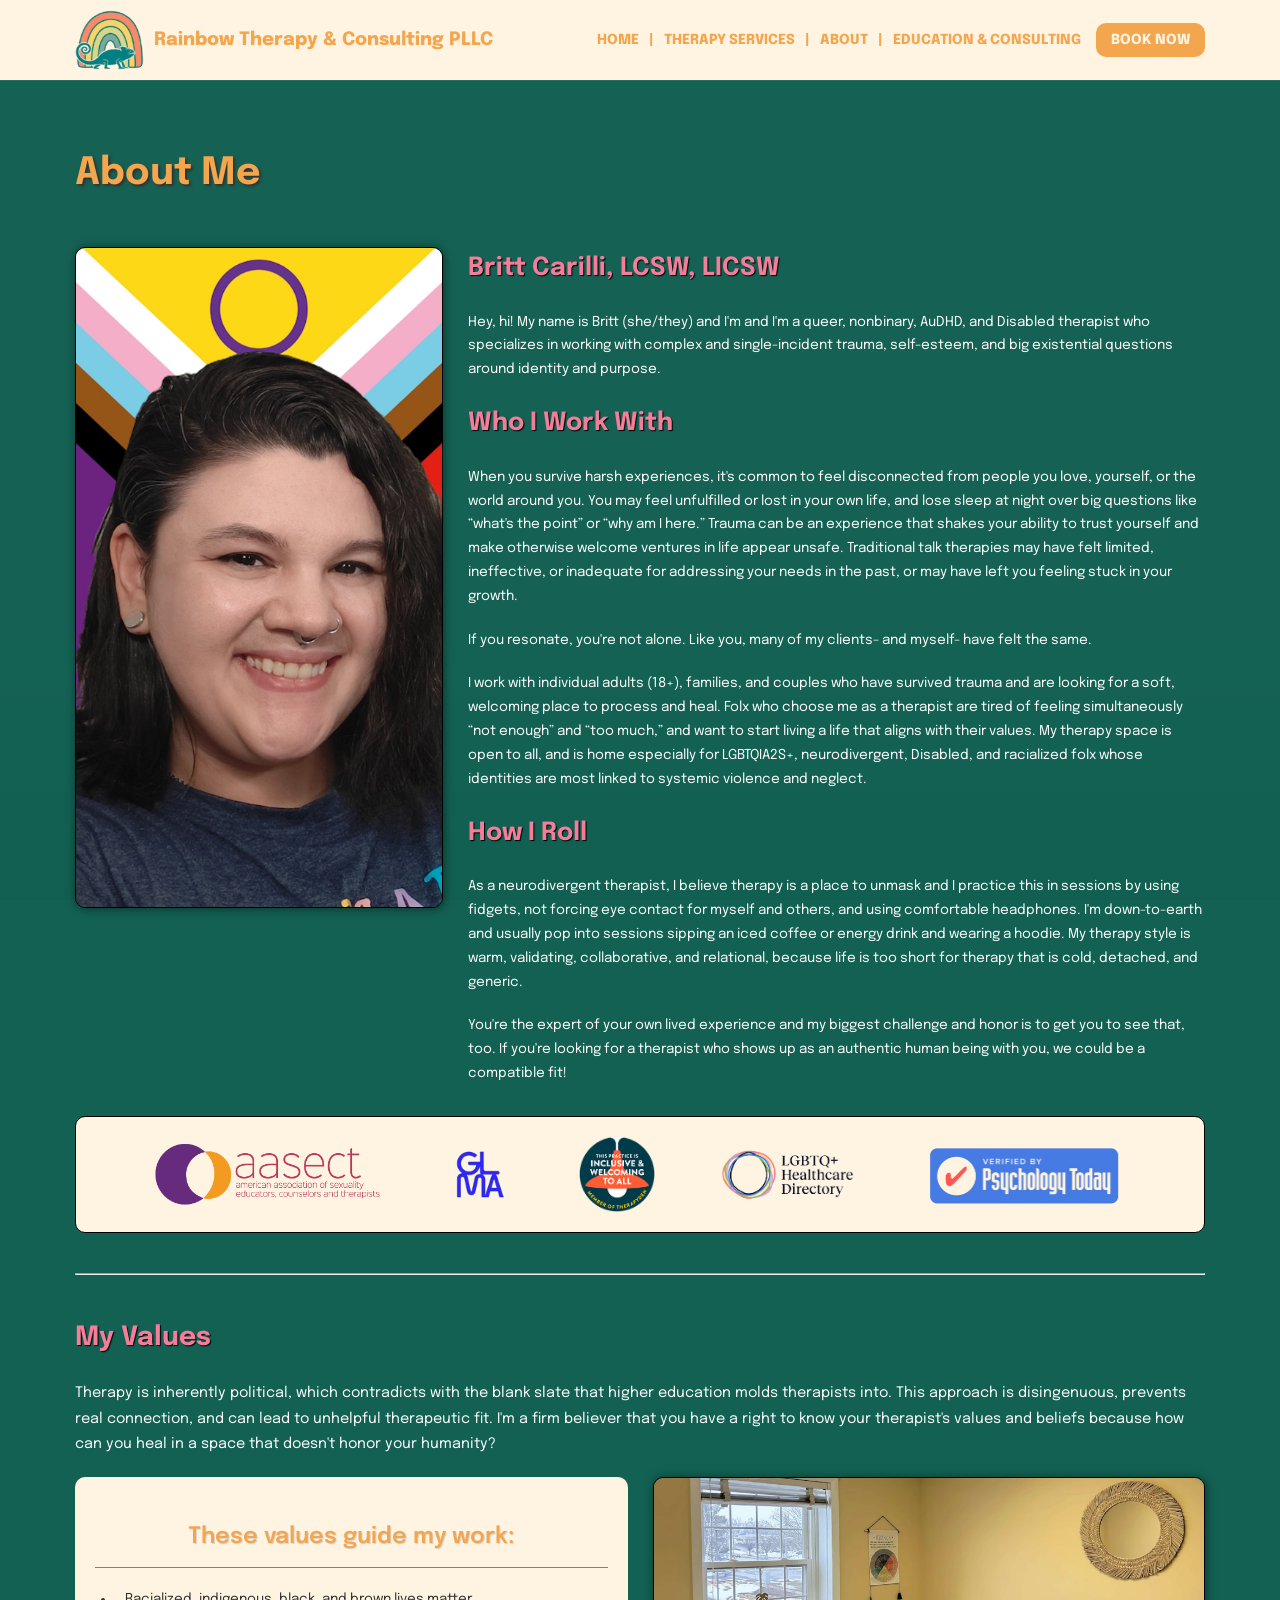
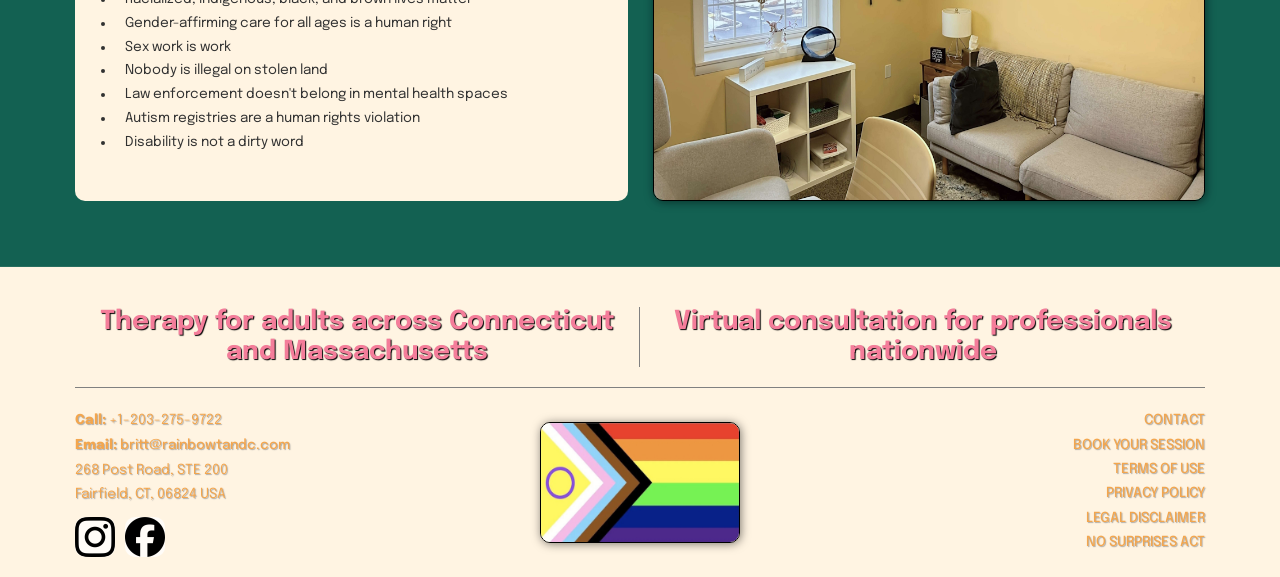
==== commit 1100c03a: "fix banner" ====
--- a/views/about.html
+++ b/views/about.html
@@ -11,7 +11,7 @@
 		<header>
 			<div id="nav-logo-container">
 				<img
-					src="../assets/raw/New Logo Transparent BG - Img Only.png"
+					src="../assets/raw/logos/New Logo Transparent BG - Img Only.png"
 					alt="image of company logo" />
 				<h3>Rainbow Therapy & Consulting PLLC</h3>
 			</div>
@@ -123,19 +123,33 @@
 					</div>
 				</div>
 				<div id="banner-container">
+					<img
+						src="../assets/raw/logos/AASECT-logo.png"
+						alt="image of aasect logo" />
+					<img
+						src="../assets/raw/logos/GLMA-logo.png"
+						alt="image of glma logo" />
+
 					<a
 						href="https://www.therapyden.com/therapist/britt-carilli-fairfield-ct"
 						target="_blank">
 						<img
-							src="../assets/raw/therapyden-badge.png"
+							src="../assets/raw/logos/therapyden-badge.png"
 							alt="image of therapy den badge" />
 					</a>
 					<a
-						href="https://www.psychologytoday.com/profile/1280258"
+						href="https://lgbtqhealthcaredirectory.org/provider/britt-carilli"
 						target="_blank">
 						<img
-							src="../assets/raw/AASECT-logo.png"
-							alt="image of the AASECT logo" />
+							src="../assets/raw/logos/lgbtq-healthcare-logo.png"
+							alt="image of lgbtq+ healthcare directory logo" />
+					</a>
+					<a
+						href="https://www.psychologytoday.com/us/therapists/britt-carilli-wethersfield-ct/1280258"
+						target="_blank">
+						<img
+							src="../assets/raw/logos/psych-today-logo.png"
+							alt="image of psychology today logo" />
 					</a>
 				</div>
 			</article>
--- a/style.css
+++ b/style.css
@@ -252,7 +252,8 @@
 #banner-container {
 	display: flex;
 	justify-content: space-evenly;
-	height: 125px;
+	align-items: center;
+	flex-wrap: wrap;
 	margin: 10px 0;
 	background-color: var(--tertiary-color);
 	border: 1px solid black;
@@ -261,7 +262,9 @@
 }
 
 #banner-container img {
-	height: 100%;
+	vertical-align: middle;
+	margin: 0 5px;
+	height: 75px;
 	width: auto;
 	border: none;
 	box-shadow: none;
@@ -623,8 +626,8 @@
 
 	/* Banner */
 
-	#banner-container {
-		height: 100px;
+	#banner-container img {
+		height: 60px;
 	}
 
 	/* Header */
@@ -860,12 +863,6 @@
 		font-size: 1.25em;
 	}
 
-	/* Banner */
-
-	#banner-container {
-		height: 75px;
-	}
-
 	/* Header */
 
 	header {
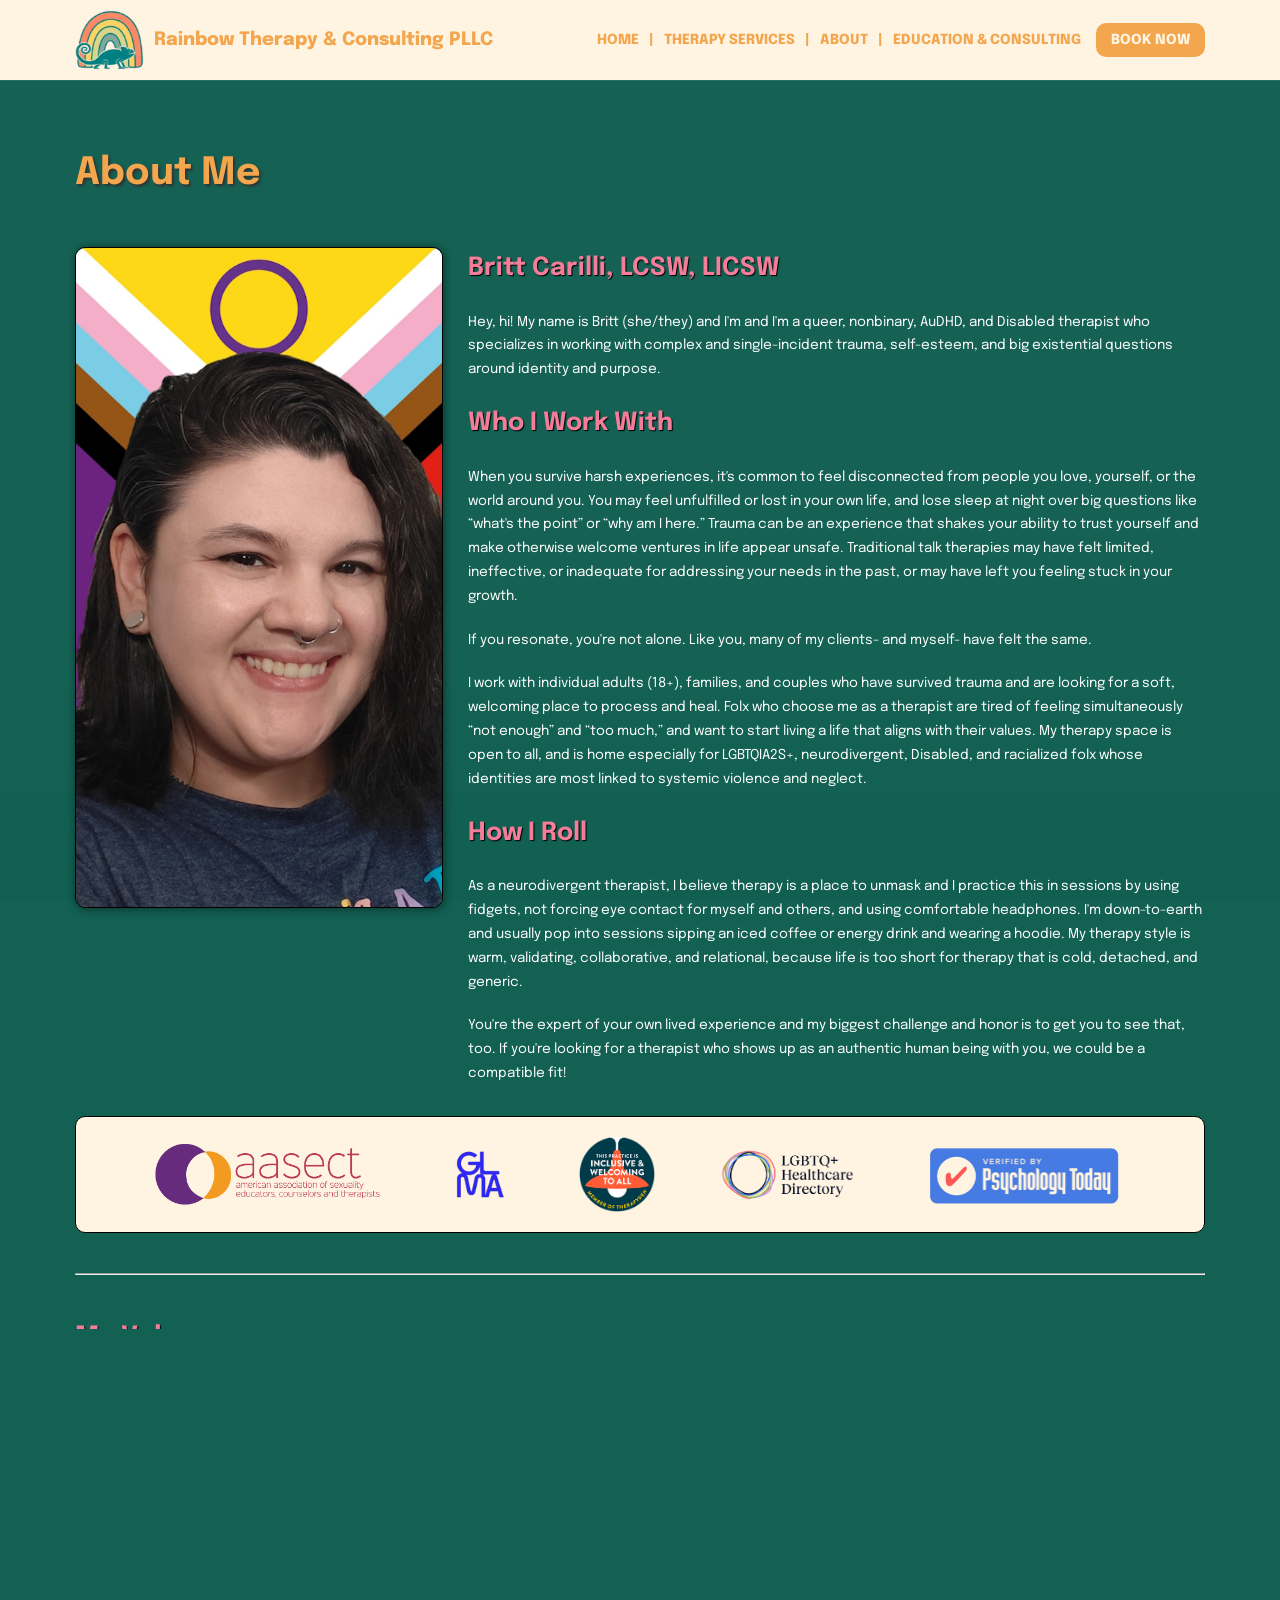
==== commit 27cb5fb0: "add favicon" ====
--- a/views/about.html
+++ b/views/about.html
@@ -4,6 +4,7 @@
 		<meta charset="UTF-8" />
 		<meta name="viewport" content="width=device-width, initial-scale=1.0" />
 		<link rel="stylesheet" href="../style.css" />
+		<link rel="icon" href="../assets/raw/icons/favicon.png" />
 		<title>Rainbow Therapy - About</title>
 	</head>
 	<body>
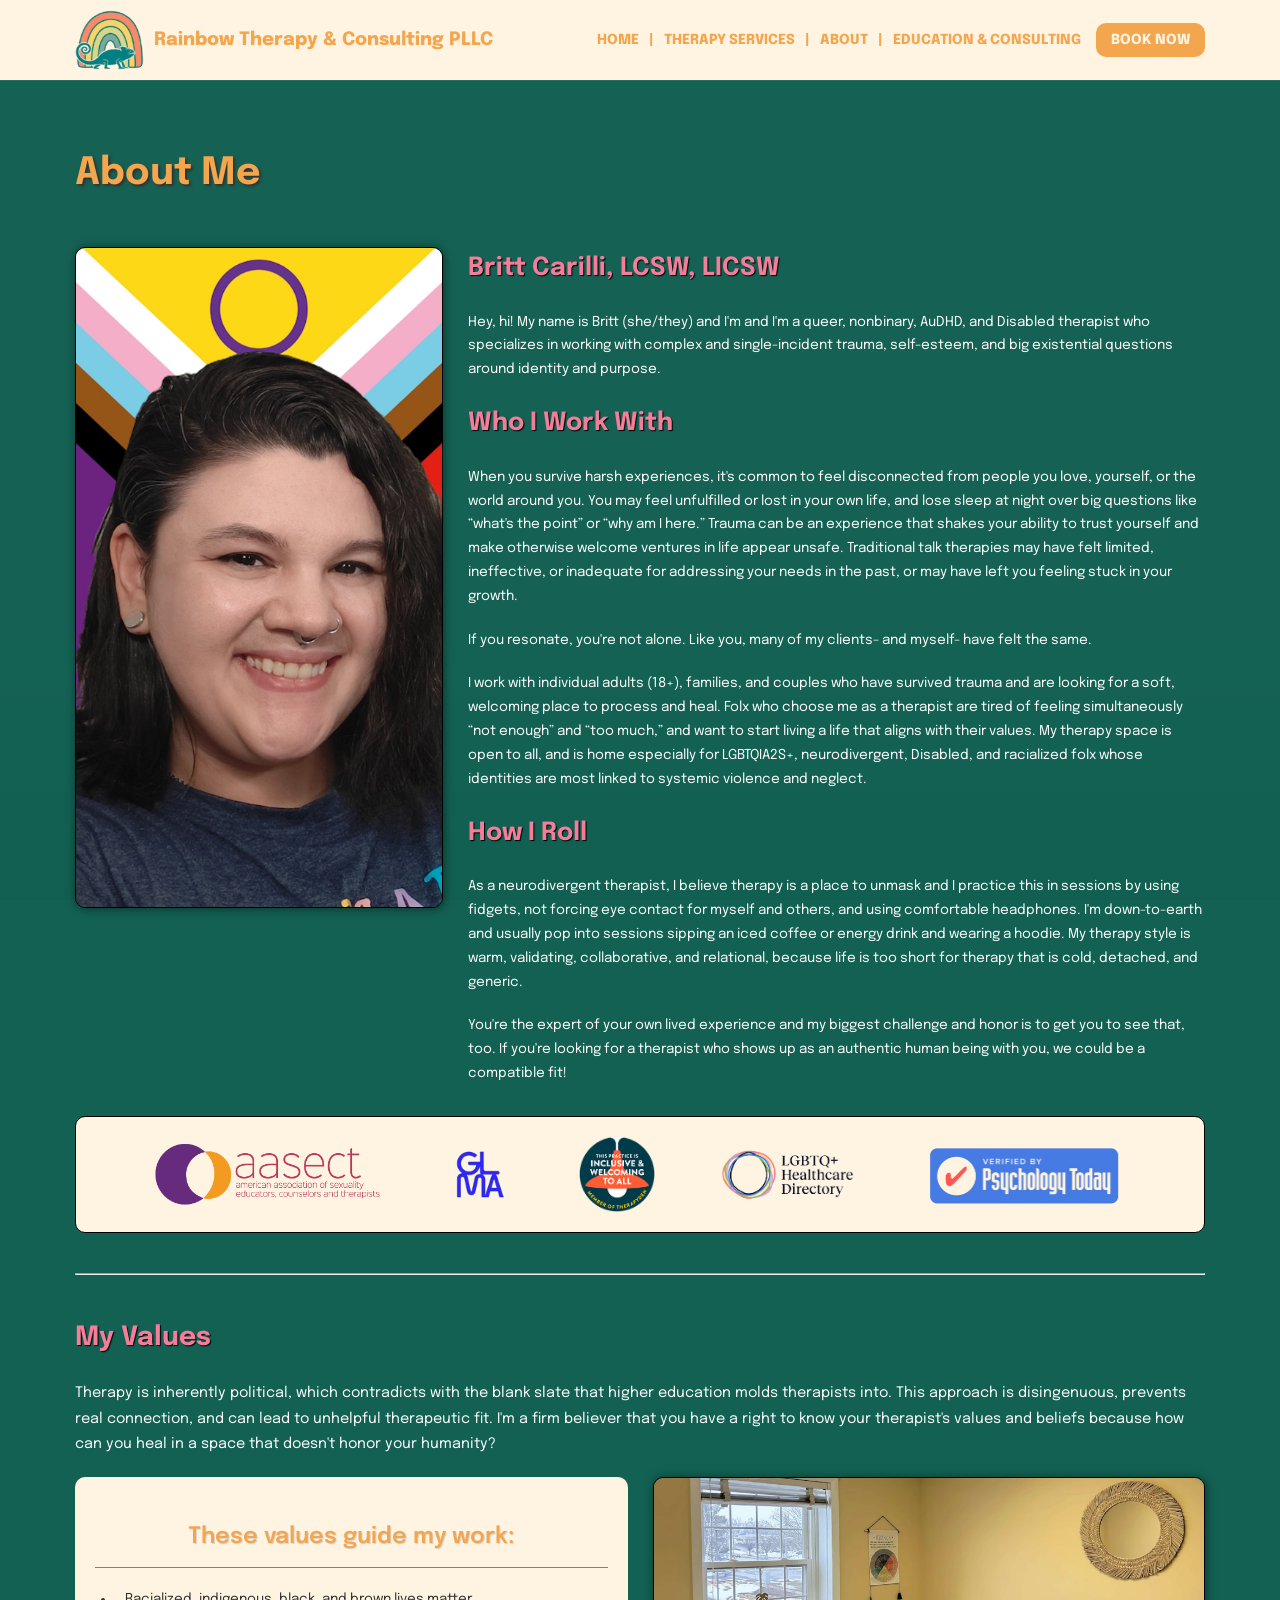
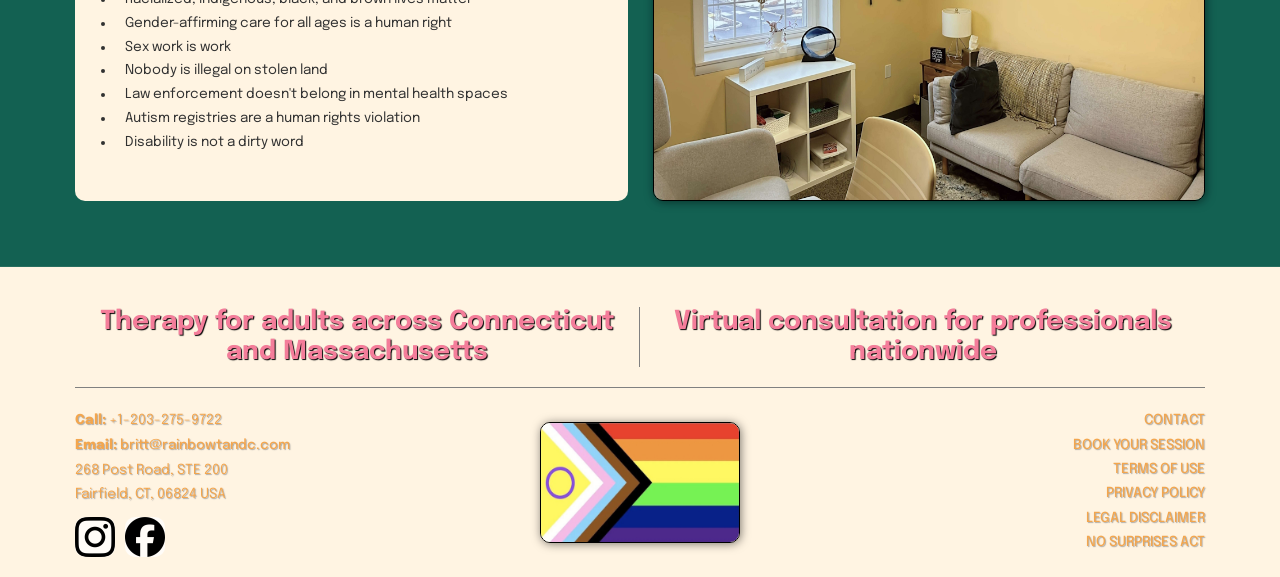
==== commit 8bdb1b77: "add legal info" ====
--- a/views/about.html
+++ b/views/about.html
@@ -238,10 +238,10 @@
 						<a target="_blank" href="https://rainbowtc.sessionshealth.com">
 							BOOK YOUR SESSION
 						</a>
-						<a href="#">TERMS OF USE</a>
-						<a href="#">PRIVACY POLICY</a>
-						<a href="#">LEGAL DISCLAIMER</a>
-						<a href="#">NO SURPRISES ACT</a>
+						<a href="./legal.html">TERMS OF USE</a>
+						<a href="./legal.html#policy-privacy">PRIVACY POLICY</a>
+						<a href="./legal.html#policy-disclaimer">LEGAL DISCLAIMER</a>
+						<a href="./legal.html#policy-nsa">NO SURPRISES ACT</a>
 					</div>
 				</div>
 			</div>
--- a/style.css
+++ b/style.css
@@ -23,6 +23,10 @@
 	box-sizing: border-box;
 	margin: 0;
 	padding: 0;
+}
+
+html {
+	scroll-behavior: smooth;
 }
 
 html,
@@ -99,6 +103,12 @@
 		url("./assets/raw/bg/rocky-beach.jpg");
 }
 
+#bgi-legal {
+	background-image:
+		linear-gradient(to bottom, rgba(255, 255, 255, 0.1) 70%, var(--bg-color)),
+		url("./assets/raw/bg/backyard.jpg");
+}
+
 /* Animations */
 
 @keyframes loadOpacity {
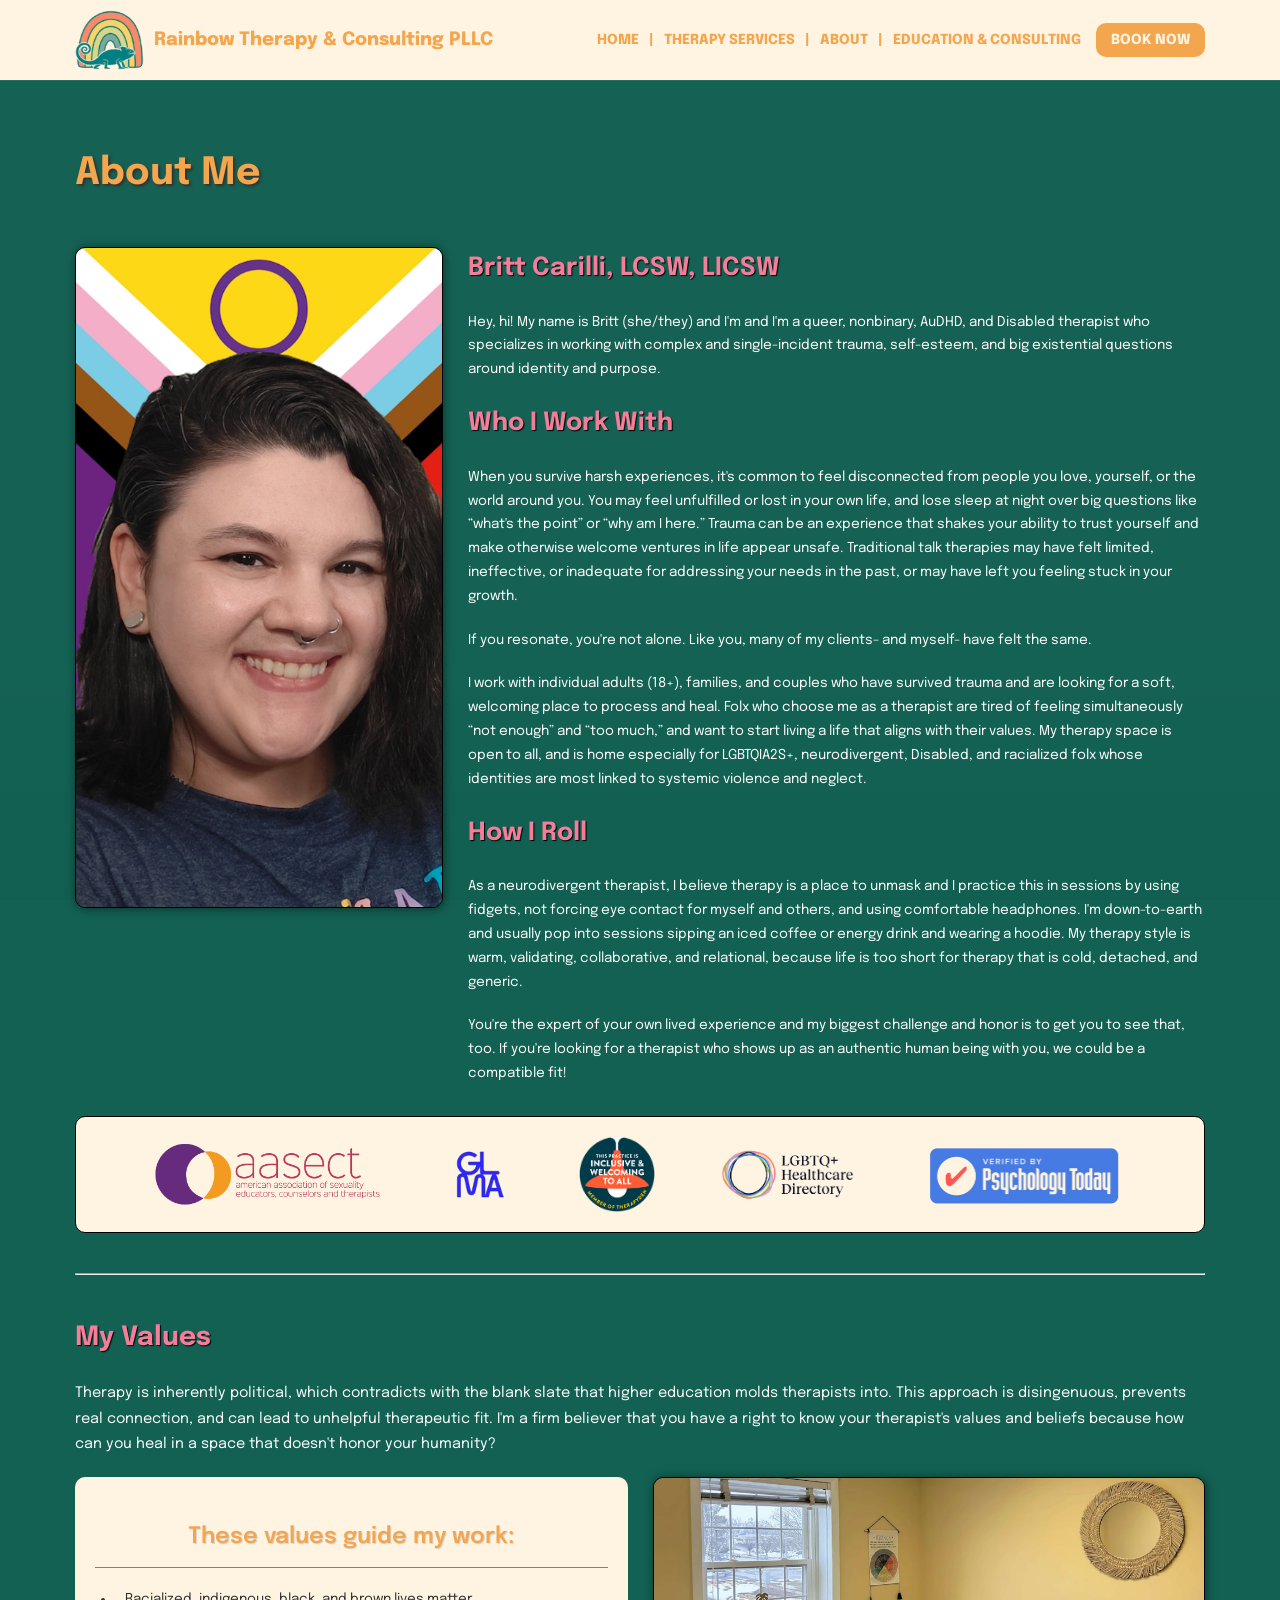
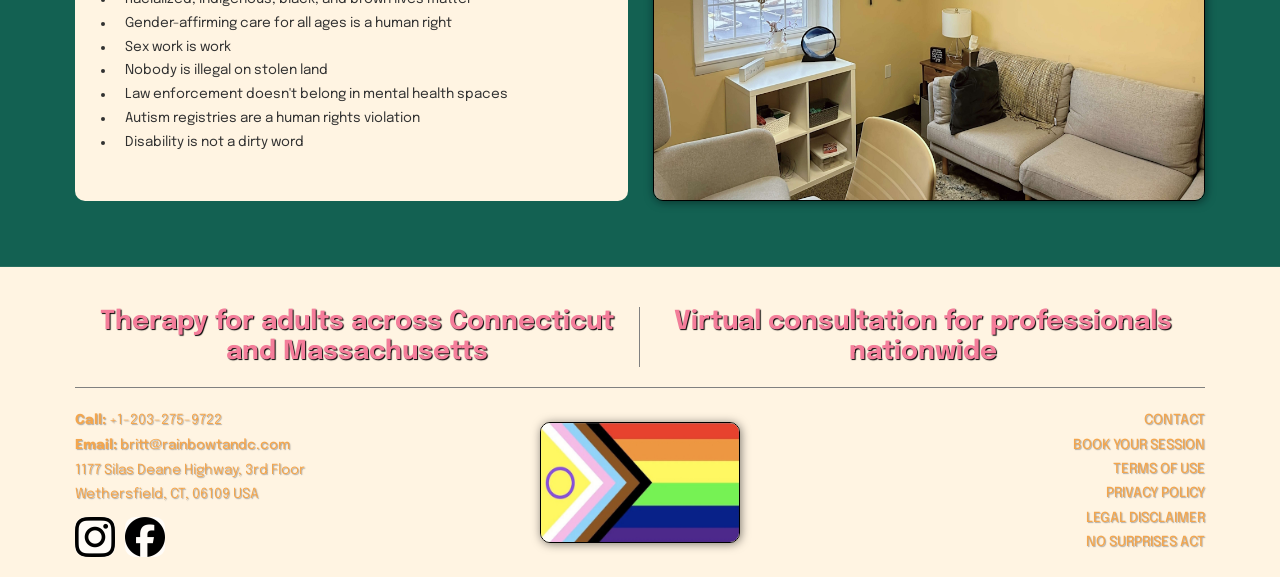
==== commit ac417c78: "update address" ====
--- a/views/about.html
+++ b/views/about.html
@@ -206,10 +206,9 @@
 							</a>
 						</p>
 						<address>
-							268 Post Road, STE 200
+							1177 Silas Deane Highway, 3rd Floor
 							<br />
-							Fairfield, CT, 06824 USA
-							<br />
+							Wethersfield, CT, 06109 USA
 						</address>
 						<div id="footer-media-container">
 							<a
